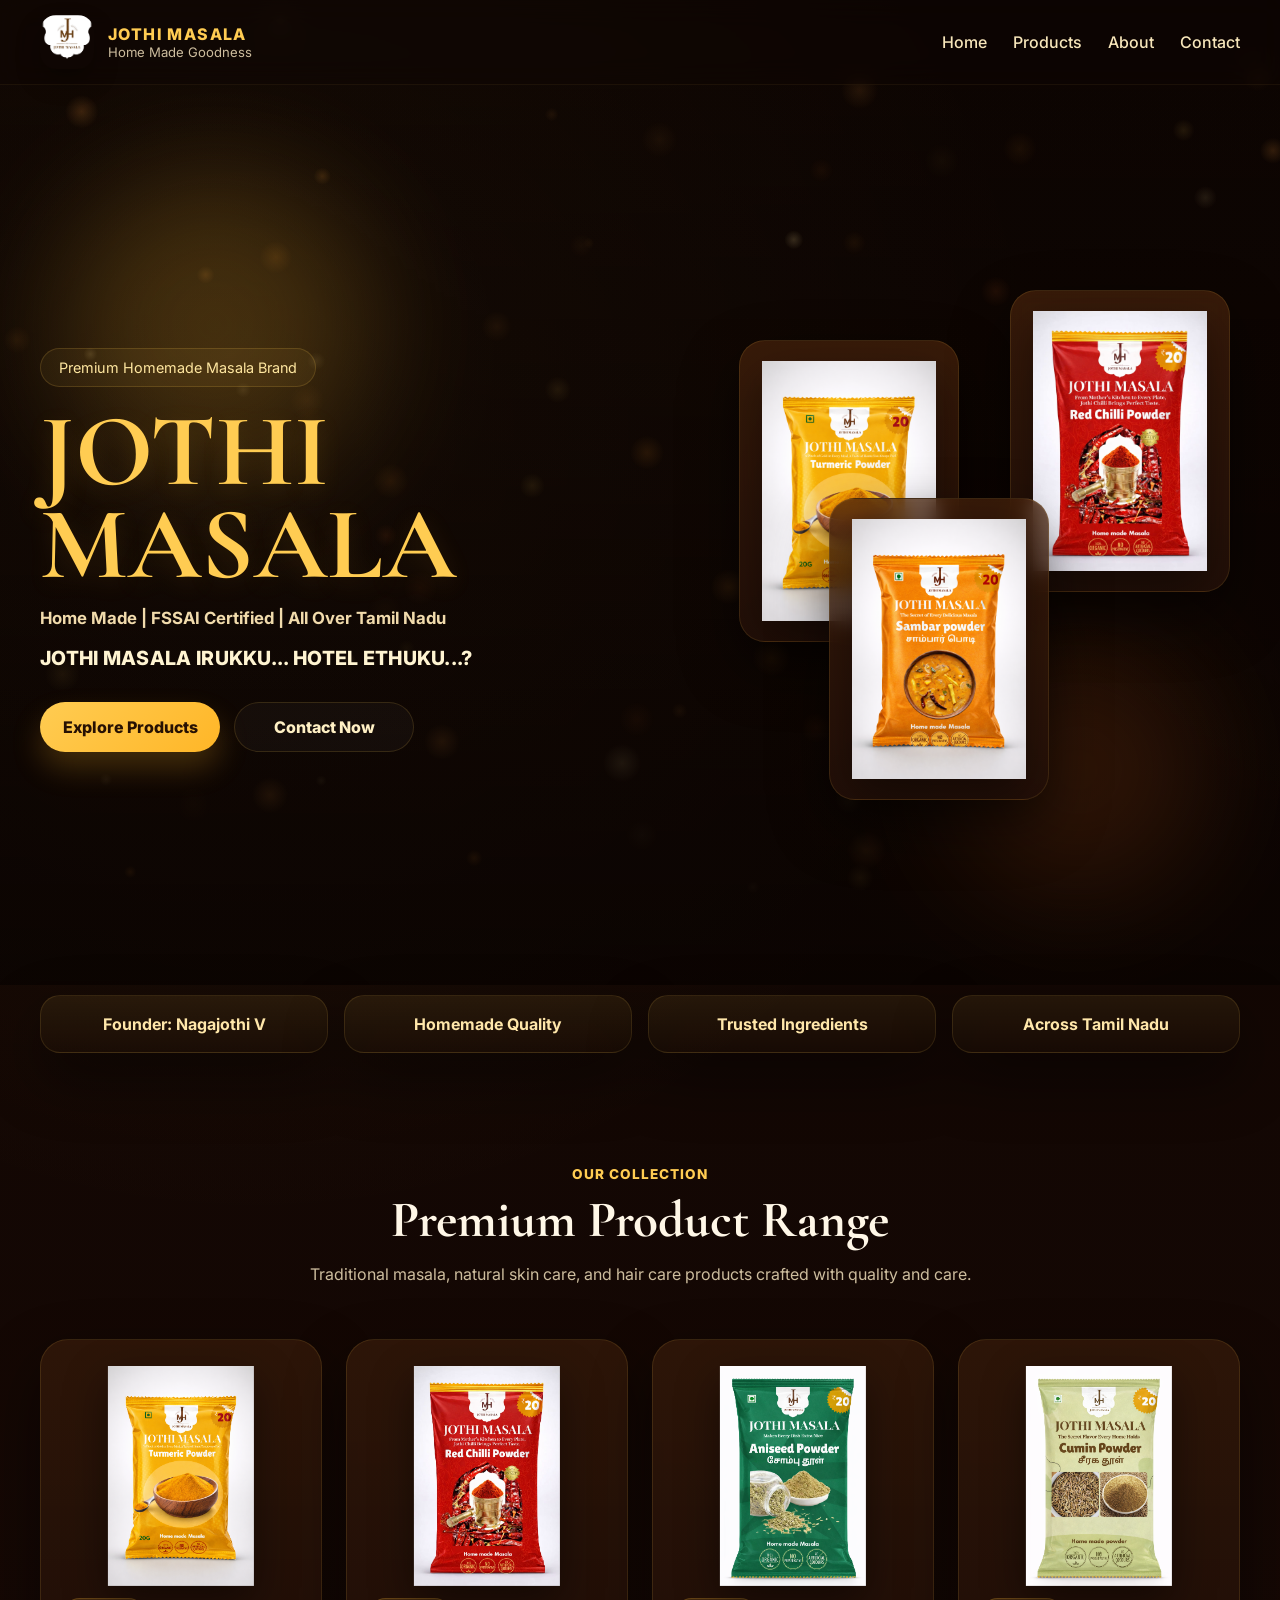
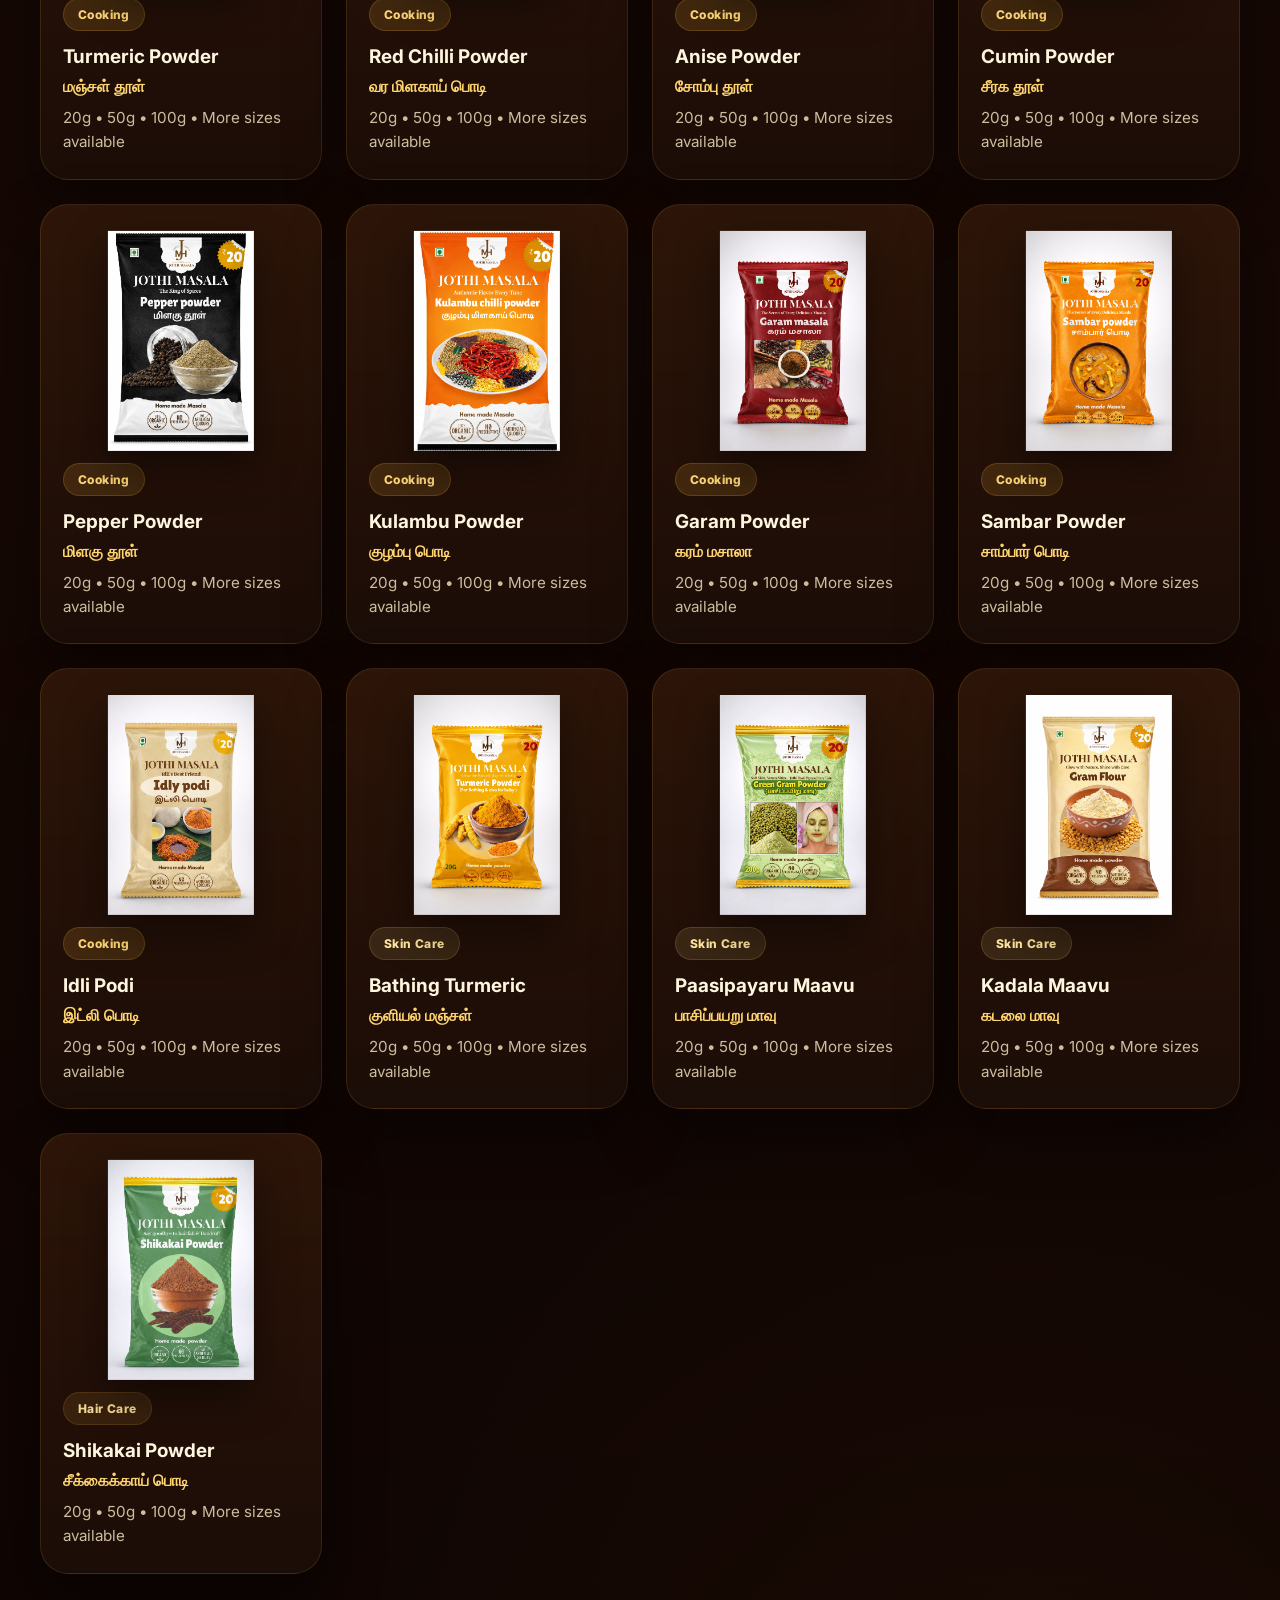
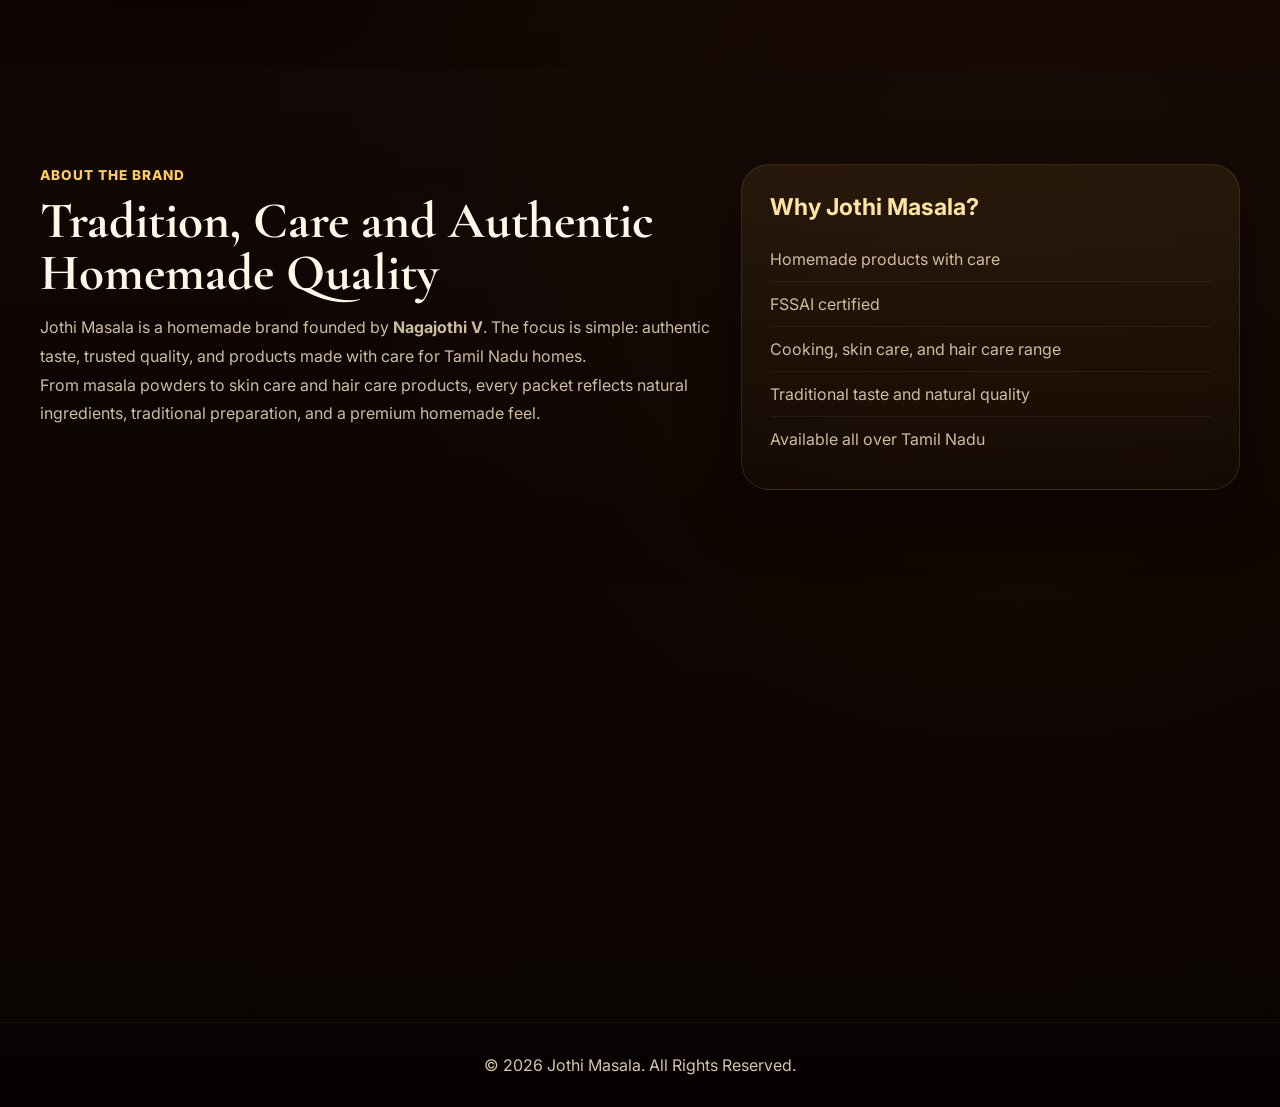
==== index.html @ 85fc1526 "final commit" ====
<!DOCTYPE html>
<html lang="en">
<head>
  <meta charset="UTF-8" />
  <meta name="viewport" content="width=device-width, initial-scale=1.0" />
  <title>Jothi Masala | Premium Website</title>
  <meta name="description" content="Jothi Masala premium brand website" />
  <link rel="preconnect" href="https://fonts.googleapis.com" />
  <link rel="preconnect" href="https://fonts.gstatic.com" crossorigin />
  <link href="https://fonts.googleapis.com/css2?family=Inter:wght@400;500;600;700;800;900&family=Cormorant+Garamond:wght@600;700&display=swap" rel="stylesheet" />
  <link rel="stylesheet" href="style.css" />
</head>
<body>
  <!-- Loader -->
  <div id="loader">
    <div class="loader-center">
      <div class="loader-ring"></div>
      <h2>JOTHI MASALA</h2>
      <p>Authentic Tradition • Premium Taste</p>
    </div>
  </div>

  <!-- Spice Dust Canvas -->
  <canvas id="spiceCanvas"></canvas>

  <!-- Scroll Progress -->
  <div class="scroll-progress" id="scrollProgress"></div>

  <!-- Header -->
  <header class="site-header" id="siteHeader">
    <div class="container header-wrap">
      <a href="#home" class="brand">
        <img src="images/logo.png" alt="Jothi Masala Logo" class="brand-logo" />
        <div class="brand-text">
          <span class="brand-name">JOTHI MASALA</span>
          <span class="brand-mini">Home Made Goodness</span>
        </div>
      </a>

      <nav class="nav" id="navMenu">
        <a href="#home">Home</a>
        <a href="#products">Products</a>
        <a href="#about">About</a>
        <a href="#contact">Contact</a>
      </nav>

      <button class="menu-btn" id="menuBtn" aria-label="Open menu">☰</button>
    </div>
  </header>

  <!-- Hero -->
  <section class="hero" id="home">
    <div class="hero-overlay"></div>
    <div class="hero-bg-glow hero-bg-glow-1"></div>
    <div class="hero-bg-glow hero-bg-glow-2"></div>

    <div class="container hero-grid">
      <div class="hero-left reveal">
        <span class="hero-badge">Premium Homemade Masala Brand</span>
        <h1 class="hero-title">
          JOTHI<br />
          MASALA
        </h1>
        <p class="hero-subline">Home Made | FSSAI Certified | All Over Tamil Nadu</p>
        <p class="hero-tagline">JOTHI MASALA IRUKKU... HOTEL ETHUKU...?</p>

        <div class="hero-actions">
          <a href="#products" class="btn btn-primary">Explore Products</a>
          <a href="#contact" class="btn btn-secondary">Contact Now</a>
        </div>
      </div>

      <div class="hero-right reveal">
        <div class="hero-showcase">
          <div class="floating-card floating-card-1 tilt-card">
            <img src="images/turmeric.png" alt="Turmeric Packet" />
          </div>
          <div class="floating-card floating-card-2 tilt-card">
            <img src="images/red-chilli.png" alt="Red Chilli Packet" />
          </div>
          <div class="floating-card floating-card-3 tilt-card">
            <img src="images/sambar.png" alt="Sambar Packet" />
          </div>
        </div>
      </div>
    </div>
  </section>

  <!-- Brand strip -->
  <section class="brand-strip reveal">
    <div class="container brand-strip-grid">
      <div class="strip-card">Founder: Nagajothi V</div>
      <div class="strip-card">Homemade Quality</div>
      <div class="strip-card">Trusted Ingredients</div>
      <div class="strip-card">Across Tamil Nadu</div>
    </div>
  </section>

  <!-- Products -->
  <section class="products-section" id="products">
    <div class="container">
      <div class="section-head reveal">
        <span class="section-kicker">Our Collection</span>
        <h2>Premium Product Range</h2>
        <p>Traditional masala, natural skin care, and hair care products crafted with quality and care.</p>
      </div>

      <div class="product-grid">

        <!-- COOKING -->
        <article class="product-card reveal tilt-card"
          data-name="Turmeric Powder"
          data-tamil="மஞ்சள் தூள்"
          data-category="Cooking"
          data-size="20g • 50g • 100g • More sizes available"
          data-image="images/turmeric.png"
          data-desc="Pure turmeric powder for daily cooking with rich color and authentic home-style taste.">
          <div class="shine"></div>
          <div class="product-image-wrap"><img src="images/turmeric.png" alt="Turmeric Powder" class="product-image" /></div>
          <div class="product-content">
            <span class="category cook">Cooking</span>
            <h3>Turmeric Powder</h3>
            <p class="tamil-name">மஞ்சள் தூள்</p>
            <p class="product-size">20g • 50g • 100g • More sizes available</p>
          </div>
        </article>

        <article class="product-card reveal tilt-card"
          data-name="Red Chilli Powder"
          data-tamil="வர மிளகாய் பொடி"
          data-category="Cooking"
          data-size="20g • 50g • 100g • More sizes available"
          data-image="images/red-chilli.png"
          data-desc="Spicy and flavorful chilli powder for vibrant color and strong taste in every dish.">
          <div class="shine"></div>
          <div class="product-image-wrap"><img src="images/red-chilli.png" alt="Red Chilli Powder" class="product-image" /></div>
          <div class="product-content">
            <span class="category cook">Cooking</span>
            <h3>Red Chilli Powder</h3>
            <p class="tamil-name">வர மிளகாய் பொடி</p>
            <p class="product-size">20g • 50g • 100g • More sizes available</p>
          </div>
        </article>

        <article class="product-card reveal tilt-card"
          data-name="Anise Powder"
          data-tamil="சோம்பு தூள்"
          data-category="Cooking"
          data-size="20g • 50g • 100g • More sizes available"
          data-image="images/anise.png"
          data-desc="Fragrant anise powder that gives dishes a warm aroma and gentle spice note.">
          <div class="shine"></div>
          <div class="product-image-wrap"><img src="images/anise.png" alt="Anise Powder" class="product-image" /></div>
          <div class="product-content">
            <span class="category cook">Cooking</span>
            <h3>Anise Powder</h3>
            <p class="tamil-name">சோம்பு தூள்</p>
            <p class="product-size">20g • 50g • 100g • More sizes available</p>
          </div>
        </article>

        <article class="product-card reveal tilt-card"
          data-name="Cumin Powder"
          data-tamil="சீரக தூள்"
          data-category="Cooking"
          data-size="20g • 50g • 100g • More sizes available"
          data-image="images/cumin.png"
          data-desc="Aromatic cumin powder for deep flavor and traditional South Indian cooking.">
          <div class="shine"></div>
          <div class="product-image-wrap"><img src="images/cumin.png" alt="Cumin Powder" class="product-image" /></div>
          <div class="product-content">
            <span class="category cook">Cooking</span>
            <h3>Cumin Powder</h3>
            <p class="tamil-name">சீரக தூள்</p>
            <p class="product-size">20g • 50g • 100g • More sizes available</p>
          </div>
        </article>

        <article class="product-card reveal tilt-card"
          data-name="Pepper Powder"
          data-tamil="மிளகு தூள்"
          data-category="Cooking"
          data-size="20g • 50g • 100g • More sizes available"
          data-image="images/pepper.png"
          data-desc="Strong pepper powder with bold aroma and a sharp traditional flavor profile.">
          <div class="shine"></div>
          <div class="product-image-wrap"><img src="images/pepper.png" alt="Pepper Powder" class="product-image" /></div>
          <div class="product-content">
            <span class="category cook">Cooking</span>
            <h3>Pepper Powder</h3>
            <p class="tamil-name">மிளகு தூள்</p>
            <p class="product-size">20g • 50g • 100g • More sizes available</p>
          </div>
        </article>

        <article class="product-card reveal tilt-card"
          data-name="Kulambu Powder"
          data-tamil="குழம்பு பொடி"
          data-category="Cooking"
          data-size="20g • 50g • 100g • More sizes available"
          data-image="images/kulambu.png"
          data-desc="Authentic kulambu powder for rich gravy flavor and balanced spice depth.">
          <div class="shine"></div>
          <div class="product-image-wrap"><img src="images/kulambu.png" alt="Kulambu Powder" class="product-image" /></div>
          <div class="product-content">
            <span class="category cook">Cooking</span>
            <h3>Kulambu Powder</h3>
            <p class="tamil-name">குழம்பு பொடி</p>
            <p class="product-size">20g • 50g • 100g • More sizes available</p>
          </div>
        </article>

        <article class="product-card reveal tilt-card"
          data-name="Garam Powder"
          data-tamil="கரம் மசாலா"
          data-category="Cooking"
          data-size="20g • 50g • 100g • More sizes available"
          data-image="images/garam.png"
          data-desc="Warm and rich garam blend that lifts every curry and masala dish.">
          <div class="shine"></div>
          <div class="product-image-wrap"><img src="images/garam.png" alt="Garam Powder" class="product-image" /></div>
          <div class="product-content">
            <span class="category cook">Cooking</span>
            <h3>Garam Powder</h3>
            <p class="tamil-name">கரம் மசாலா</p>
            <p class="product-size">20g • 50g • 100g • More sizes available</p>
          </div>
        </article>

        <article class="product-card reveal tilt-card"
          data-name="Sambar Powder"
          data-tamil="சாம்பார் பொடி"
          data-category="Cooking"
          data-size="20g • 50g • 100g • More sizes available"
          data-image="images/sambar.png"
          data-desc="Balanced sambar powder for restaurant-style aroma with homemade authenticity.">
          <div class="shine"></div>
          <div class="product-image-wrap"><img src="images/sambar.png" alt="Sambar Powder" class="product-image" /></div>
          <div class="product-content">
            <span class="category cook">Cooking</span>
            <h3>Sambar Powder</h3>
            <p class="tamil-name">சாம்பார் பொடி</p>
            <p class="product-size">20g • 50g • 100g • More sizes available</p>
          </div>
        </article>

        <article class="product-card reveal tilt-card"
          data-name="Idli Podi"
          data-tamil="இட்லி பொடி"
          data-category="Cooking"
          data-size="20g • 50g • 100g • More sizes available"
          data-image="images/idli-podi.png"
          data-desc="Classic idli podi made for breakfast lovers who want bold flavor in every bite.">
          <div class="shine"></div>
          <div class="product-image-wrap"><img src="images/idli-podi.png" alt="Idli Podi" class="product-image" /></div>
          <div class="product-content">
            <span class="category cook">Cooking</span>
            <h3>Idli Podi</h3>
            <p class="tamil-name">இட்லி பொடி</p>
            <p class="product-size">20g • 50g • 100g • More sizes available</p>
          </div>
        </article>

        <!-- SKIN -->
        <article class="product-card reveal tilt-card"
          data-name="Bathing Turmeric"
          data-tamil="குளியல் மஞ்சள்"
          data-category="Skin Care"
          data-size="20g • 50g • 100g • More sizes available"
          data-image="images/bathing-turmeric.png"
          data-desc="Natural bathing turmeric powder for glowing skin and traditional care.">
          <div class="shine"></div>
          <div class="product-image-wrap"><img src="images/bathing-turmeric.png" alt="Bathing Turmeric" class="product-image" /></div>
          <div class="product-content">
            <span class="category skin">Skin Care</span>
            <h3>Bathing Turmeric</h3>
            <p class="tamil-name">குளியல் மஞ்சள்</p>
            <p class="product-size">20g • 50g • 100g • More sizes available</p>
          </div>
        </article>

        <article class="product-card reveal tilt-card"
          data-name="Paasipayaru Maavu"
          data-tamil="பாசிப்பயறு மாவு"
          data-category="Skin Care"
          data-size="20g • 50g • 100g • More sizes available"
          data-image="images/paasipayaru.png"
          data-desc="Traditional green gram flour for soft skin, natural care, and healthy glow.">
          <div class="shine"></div>
          <div class="product-image-wrap"><img src="images/paasipayaru.png" alt="Paasipayaru Maavu" class="product-image" /></div>
          <div class="product-content">
            <span class="category skin">Skin Care</span>
            <h3>Paasipayaru Maavu</h3>
            <p class="tamil-name">பாசிப்பயறு மாவு</p>
            <p class="product-size">20g • 50g • 100g • More sizes available</p>
          </div>
        </article>

        <article class="product-card reveal tilt-card"
          data-name="Kadala Maavu"
          data-tamil="கடலை மாவு"
          data-category="Skin Care"
          data-size="20g • 50g • 100g • More sizes available"
          data-image="images/kadalamaavu.png"
          data-desc="Natural gram flour for gentle skin cleansing and classic homemade beauty care.">
          <div class="shine"></div>
          <div class="product-image-wrap"><img src="images/kadalamaavu.png" alt="Kadala Maavu" class="product-image" /></div>
          <div class="product-content">
            <span class="category skin">Skin Care</span>
            <h3>Kadala Maavu</h3>
            <p class="tamil-name">கடலை மாவு</p>
            <p class="product-size">20g • 50g • 100g • More sizes available</p>
          </div>
        </article>

        <!-- HAIR -->
        <article class="product-card reveal tilt-card"
          data-name="Shikakai Powder"
          data-tamil="சீக்கைக்காய் பொடி"
          data-category="Hair Care"
          data-size="20g • 50g • 100g • More sizes available"
          data-image="images/shikakai.png"
          data-desc="Traditional shikakai hair wash powder for natural shine and scalp care.">
          <div class="shine"></div>
          <div class="product-image-wrap"><img src="images/shikakai.png" alt="Shikakai Powder" class="product-image" /></div>
          <div class="product-content">
            <span class="category hair">Hair Care</span>
            <h3>Shikakai Powder</h3>
            <p class="tamil-name">சீக்கைக்காய் பொடி</p>
            <p class="product-size">20g • 50g • 100g • More sizes available</p>
          </div>
        </article>

      </div>
    </div>
  </section>

  <!-- About -->
  <section class="about-section" id="about">
    <div class="container about-grid">
      <div class="about-left reveal">
        <span class="section-kicker">About the Brand</span>
        <h2>Tradition, Care and Authentic Homemade Quality</h2>
        <p>
          Jothi Masala is a homemade brand founded by <strong>Nagajothi V</strong>.
          The focus is simple: authentic taste, trusted quality, and products made with care for Tamil Nadu homes.
        </p>
        <p>
          From masala powders to skin care and hair care products, every packet reflects natural ingredients,
          traditional preparation, and a premium homemade feel.
        </p>
      </div>

      <div class="about-right reveal">
        <div class="about-card">
          <h3>Why Jothi Masala?</h3>
          <ul>
            <li>Homemade products with care</li>
            <li>FSSAI certified</li>
            <li>Cooking, skin care, and hair care range</li>
            <li>Traditional taste and natural quality</li>
            <li>Available all over Tamil Nadu</li>
          </ul>
        </div>
      </div>
    </div>
  </section>

  <!-- Contact -->
  <section class="contact-section" id="contact">
    <div class="container">
      <div class="section-head reveal">
        <span class="section-kicker">Get In Touch</span>
        <h2>Contact Jothi Masala</h2>
      </div>

      <div class="contact-grid">
        <div class="contact-card reveal">
          <h3>Phone</h3>
          <a href="tel:9025549430">9025549430</a>
        </div>

        <div class="contact-card reveal">
          <h3>Email</h3>
          <a href="mailto:Jothimasala0827@gmail.com">Jothimasala0827@gmail.com</a>
        </div>

        <div class="contact-card reveal">
          <h3>Coverage</h3>
          <p>All Over Tamil Nadu</p>
        </div>
      </div>
    </div>
  </section>

  <footer class="site-footer">
    <div class="container footer-wrap">
      <p>© 2026 Jothi Masala. All Rights Reserved.</p>
    </div>
  </footer>

  <!-- Popup -->
  <div class="popup-backdrop" id="popupBackdrop">
    <div class="product-popup" id="productPopup">
      <button class="popup-close" id="popupClose">×</button>

      <div class="popup-left">
        <img src="" alt="" id="popupImage" />
      </div>

      <div class="popup-right">
        <span class="popup-category" id="popupCategory"></span>
        <h3 id="popupName"></h3>
        <p class="popup-tamil" id="popupTamil"></p>
        <p class="popup-desc" id="popupDesc"></p>
        <p class="popup-size" id="popupSize"></p>
        <a href="#contact" class="btn btn-primary popup-btn">Contact for Orders</a>
      </div>
    </div>
  </div>

  <script src="script.js"></script>
</body>
</html>
</html>
---- style.css ----
:root{
  --bg:#0f0603;
  --bg2:#160804;
  --bg3:#221008;
  --card:#2a1408;
  --card2:#34190a;
  --line:rgba(255,204,82,.12);
  --gold:#ffcc52;
  --gold2:#ffb627;
  --goldSoft:#ffe39a;
  --text:#fff7e7;
  --muted:#cdbd9e;
  --shadow:0 25px 60px rgba(0,0,0,.45);
  --radius:28px;
}

*{
  margin:0;
  padding:0;
  box-sizing:border-box;
}

html{
  scroll-behavior:smooth;
}

body{
  font-family:"Inter",sans-serif;
  color:var(--text);
  background:
    radial-gradient(circle at 20% 10%, rgba(255,194,72,.06), transparent 20%),
    radial-gradient(circle at 80% 80%, rgba(201,106,29,.06), transparent 22%),
    linear-gradient(180deg,var(--bg) 0%, var(--bg2) 45%, #090302 100%);
  overflow-x:hidden;
}

body.no-scroll{
  overflow:hidden;
}

a{
  text-decoration:none;
  color:inherit;
}

img{
  display:block;
  max-width:100%;
}

.container{
  width:min(1200px, calc(100% - 32px));
  margin:0 auto;
}

/* loader */
#loader{
  position:fixed;
  inset:0;
  z-index:99999;
  display:flex;
  justify-content:center;
  align-items:center;
  background:
    radial-gradient(circle at center, rgba(255,204,82,.08), transparent 25%),
    linear-gradient(180deg,#100502 0%, #221006 100%);
  transition:opacity .7s ease, visibility .7s ease;
}

#loader.hide{
  opacity:0;
  visibility:hidden;
}

.loader-center{
  text-align:center;
}

.loader-ring{
  width:90px;
  height:90px;
  border:3px solid rgba(255,204,82,.14);
  border-top-color:var(--gold);
  border-radius:50%;
  margin:0 auto 20px;
  animation:spin 1.1s linear infinite;
  box-shadow:0 0 30px rgba(255,204,82,.1);
}

.loader-center h2{
  font-family:"Cormorant Garamond", serif;
  font-size:3rem;
  color:var(--gold);
  letter-spacing:2px;
}

.loader-center p{
  color:var(--muted);
  margin-top:8px;
}

@keyframes spin{
  to{transform:rotate(360deg);}
}

/* spice canvas */
#spiceCanvas{
  position:fixed;
  inset:0;
  width:100%;
  height:100%;
  z-index:-3;
  pointer-events:none;
}

/* scroll progress */
.scroll-progress{
  position:fixed;
  top:0;
  left:0;
  height:3px;
  width:0%;
  background:linear-gradient(90deg, var(--gold), #ff8e1a);
  z-index:9999;
  box-shadow:0 0 12px rgba(255,204,82,.5);
}

/* header */
.site-header{
  position:sticky;
  top:0;
  z-index:999;
  background:rgba(12,5,2,.55);
  backdrop-filter:blur(14px);
  border-bottom:1px solid rgba(255,204,82,.06);
}

.header-wrap{
  min-height:84px;
  display:flex;
  justify-content:space-between;
  align-items:center;
  gap:20px;
}

.brand{
  display:flex;
  align-items:center;
  gap:14px;
}

.brand-logo{
  width:54px;
  height:54px;
  object-fit:contain;
  border-radius:16px;
  box-shadow:0 12px 25px rgba(0,0,0,.28);
}

.brand-text{
  display:flex;
  flex-direction:column;
}

.brand-name{
  font-size:1rem;
  letter-spacing:1.4px;
  font-weight:800;
  color:var(--gold);
}

.brand-mini{
  font-size:.82rem;
  color:var(--muted);
}

.nav{
  display:flex;
  align-items:center;
  gap:26px;
}

.nav a{
  position:relative;
  color:#f7e6ba;
  font-weight:500;
}

.nav a::after{
  content:"";
  position:absolute;
  left:0;
  bottom:-7px;
  width:0;
  height:2px;
  background:var(--gold);
  transition:width .35s ease;
}

.nav a:hover::after{
  width:100%;
}

.menu-btn{
  display:none;
  width:46px;
  height:46px;
  border:none;
  border-radius:14px;
  background:rgba(255,204,82,.1);
  color:var(--gold);
  font-size:1.3rem;
  cursor:pointer;
}

/* hero */
.hero{
  position:relative;
  min-height:100vh;
  display:flex;
  align-items:center;
  overflow:hidden;
  padding:100px 0 70px;
}

.hero-overlay{
  position:absolute;
  inset:0;
  background:
    linear-gradient(180deg, rgba(10,4,2,.4), rgba(10,4,2,.8)),
    radial-gradient(circle at 18% 30%, rgba(255,204,82,.08), transparent 22%),
    radial-gradient(circle at 82% 72%, rgba(255,120,20,.05), transparent 22%);
  z-index:-2;
}

.hero-bg-glow{
  position:absolute;
  border-radius:999px;
  filter:blur(60px);
  z-index:-1;
  opacity:.18;
}

.hero-bg-glow-1{
  width:300px;
  height:300px;
  background:#ffbb33;
  top:10%;
  left:5%;
  animation:floatGlow 8s ease-in-out infinite alternate;
}

.hero-bg-glow-2{
  width:250px;
  height:250px;
  background:#b8581c;
  right:6%;
  bottom:10%;
  animation:floatGlow 10s ease-in-out infinite alternate;
}

@keyframes floatGlow{
  from{transform:translateY(0) translateX(0);}
  to{transform:translateY(-28px) translateX(14px);}
}

.hero-grid{
  display:grid;
  grid-template-columns:1.1fr .9fr;
  align-items:center;
  gap:20px;
}

.hero-badge{
  display:inline-block;
  padding:10px 18px;
  border:1px solid rgba(255,204,82,.16);
  border-radius:999px;
  background:rgba(255,204,82,.06);
  color:#ffe7a0;
  margin-bottom:18px;
  font-size:.9rem;
}

.hero-title{
  font-family:"Cormorant Garamond", serif;
  font-size:clamp(3.6rem, 8vw, 7rem);
  line-height:.9;
  color:var(--gold);
  text-shadow:0 6px 26px rgba(255,186,58,.12);
}

.hero-subline{
  margin-top:18px;
  font-size:1.05rem;
  color:#f1dbac;
  font-weight:700;
}

.hero-tagline{
  margin-top:18px;
  font-size:1.22rem;
  color:#fff4d1;
  font-weight:800;
  letter-spacing:.3px;
}

.hero-actions{
  margin-top:32px;
  display:flex;
  flex-wrap:wrap;
  gap:14px;
}

.btn{
  display:inline-flex;
  align-items:center;
  justify-content:center;
  min-width:180px;
  padding:14px 20px;
  border-radius:999px;
  font-weight:800;
  transition:transform .35s ease, box-shadow .35s ease, background .35s ease;
}

.btn:hover{
  transform:translateY(-3px);
}

.btn-primary{
  background:linear-gradient(135deg, var(--gold), var(--gold2));
  color:#271103;
  box-shadow:0 16px 30px rgba(255,184,40,.22);
}

.btn-secondary{
  background:rgba(255,255,255,.03);
  color:#fff0c4;
  border:1px solid rgba(255,204,82,.14);
}

/* hero showcase */
.hero-showcase{
  position:relative;
  height:520px;
}

.floating-card{
  position:absolute;
  width:220px;
  background:linear-gradient(180deg, rgba(70,34,12,.75), rgba(36,16,8,.95));
  border:1px solid rgba(255,204,82,.12);
  border-radius:26px;
  padding:20px;
  box-shadow:var(--shadow);
  backdrop-filter:blur(10px);
  transition:transform .35s ease;
}

.floating-card img{
  height:260px;
  width:100%;
  object-fit:contain;
  filter:drop-shadow(0 18px 24px rgba(0,0,0,.45));
}

.floating-card-1{
  left:30px;
  top:50px;
  animation:floatCard1 5s ease-in-out infinite;
}

.floating-card-2{
  right:10px;
  top:0;
  animation:floatCard2 6s ease-in-out infinite;
}

.floating-card-3{
  left:120px;
  bottom:10px;
  animation:floatCard3 5.5s ease-in-out infinite;
}

@keyframes floatCard1{
  0%,100%{transform:translateY(0) rotate(-6deg);}
  50%{transform:translateY(-16px) rotate(-3deg);}
}
@keyframes floatCard2{
  0%,100%{transform:translateY(0) rotate(8deg);}
  50%{transform:translateY(-20px) rotate(4deg);}
}
@keyframes floatCard3{
  0%,100%{transform:translateY(0) rotate(-3deg);}
  50%{transform:translateY(-12px) rotate(2deg);}
}

/* strip */
.brand-strip{
  padding:10px 0 30px;
}

.brand-strip-grid{
  display:grid;
  grid-template-columns:repeat(4,1fr);
  gap:16px;
}

.strip-card{
  padding:18px 16px;
  text-align:center;
  border-radius:20px;
  background:linear-gradient(180deg, rgba(255,204,82,.08), rgba(255,204,82,.02));
  border:1px solid rgba(255,204,82,.12);
  color:#ffe7aa;
  box-shadow:var(--shadow);
  font-weight:700;
}

/* section head */
.section-head{
  text-align:center;
  max-width:780px;
  margin:0 auto 50px;
}

.section-kicker{
  display:inline-block;
  color:var(--gold);
  font-size:.85rem;
  letter-spacing:1px;
  font-weight:800;
  margin-bottom:12px;
  text-transform:uppercase;
}

.section-head h2,
.about-left h2{
  font-family:"Cormorant Garamond", serif;
  font-size:clamp(2.4rem, 4vw, 3.8rem);
  line-height:1.02;
  margin-bottom:14px;
}

.section-head p,
.about-left p{
  color:var(--muted);
  line-height:1.8;
  font-size:1rem;
}

/* products */
.products-section{
  padding:80px 0 95px;
}

.product-grid{
  display:grid;
  grid-template-columns:repeat(4,1fr);
  gap:24px;
}

.product-card{
  position:relative;
  overflow:hidden;
  min-height:410px;
  border-radius:28px;
  background:linear-gradient(180deg, rgba(52,25,10,.8), rgba(28,13,7,.96));
  border:1px solid var(--line);
  box-shadow:var(--shadow);
  transform-style:preserve-3d;
  transition:transform .22s ease, box-shadow .22s ease, border-color .22s ease;
  cursor:pointer;
}

.product-card:hover{
  border-color:rgba(255,204,82,.24);
  box-shadow:0 32px 65px rgba(0,0,0,.48);
}

.shine{
  position:absolute;
  inset:-30%;
  background:linear-gradient(120deg, transparent 35%, rgba(255,255,255,.06) 50%, transparent 65%);
  transform:translateX(-100%) rotate(8deg);
  transition:transform .8s ease;
}

.product-card:hover .shine{
  transform:translateX(100%) rotate(8deg);
}

.product-image-wrap{
  min-height:230px;
  display:flex;
  align-items:center;
  justify-content:center;
  padding:26px 22px 12px;
}

.product-image{
  height:220px;
  object-fit:contain;
  filter:drop-shadow(0 16px 22px rgba(0,0,0,.45));
  transform:translateZ(55px);
}

.product-content{
  padding:0 22px 24px;
}

.category{
  display:inline-block;
  padding:8px 14px;
  border-radius:999px;
  font-size:.75rem;
  font-weight:800;
  letter-spacing:.4px;
  margin-bottom:14px;
}

.cook{
  background:rgba(255,187,58,.14);
  color:#ffd676;
  border:1px solid rgba(255,187,58,.18);
}

.skin{
  background:rgba(255,226,124,.11);
  color:#ffe79d;
  border:1px solid rgba(255,226,124,.15);
}

.hair{
  background:rgba(219,163,63,.12);
  color:#f8db97;
  border:1px solid rgba(219,163,63,.16);
}

.product-content h3{
  font-size:1.18rem;
  margin-bottom:8px;
  color:#fff6df;
}

.tamil-name{
  color:#ffd56f;
  font-weight:700;
  margin-bottom:10px;
}

.product-size{
  color:var(--muted);
  font-size:.95rem;
  line-height:1.6;
}

/* about */
.about-section{
  padding:95px 0;
  background:linear-gradient(180deg, rgba(255,255,255,.01), rgba(255,255,255,0)), rgba(17,7,4,.35);
}

.about-grid{
  display:grid;
  grid-template-columns:1.15fr .85fr;
  gap:26px;
  align-items:stretch;
}

.about-card{
  height:100%;
  padding:28px;
  border-radius:28px;
  background:linear-gradient(180deg, rgba(255,204,82,.08), rgba(255,204,82,.02));
  border:1px solid rgba(255,204,82,.12);
  box-shadow:var(--shadow);
}

.about-card h3{
  font-size:1.45rem;
  margin-bottom:16px;
  color:#ffe3a0;
}

.about-card ul{
  list-style:none;
}

.about-card li{
  padding:12px 0;
  border-bottom:1px solid rgba(255,255,255,.06);
  color:var(--muted);
}

.about-card li:last-child{
  border-bottom:none;
}

/* contact */
.contact-section{
  padding:90px 0 100px;
}

.contact-grid{
  display:grid;
  grid-template-columns:repeat(3,1fr);
  gap:22px;
}

.contact-card{
  padding:28px;
  border-radius:24px;
  text-align:center;
  background:linear-gradient(180deg, rgba(60,28,10,.75), rgba(24,10,5,.95));
  border:1px solid rgba(255,204,82,.1);
  box-shadow:var(--shadow);
}

.contact-card h3{
  color:#ffd976;
  margin-bottom:12px;
  font-size:1.2rem;
}

.contact-card a,
.contact-card p{
  color:#fff3d0;
  word-break:break-word;
}

/* footer */
.site-footer{
  border-top:1px solid rgba(255,204,82,.06);
  background:rgba(8,3,2,.6);
}

.footer-wrap{
  min-height:84px;
  display:flex;
  align-items:center;
  justify-content:center;
}

.footer-wrap p{
  color:#d5c6a6;
  text-align:center;
}

/* popup */
.popup-backdrop{
  position:fixed;
  inset:0;
  z-index:9999;
  background:rgba(6,2,1,.72);
  backdrop-filter:blur(12px);
  display:flex;
  justify-content:center;
  align-items:center;
  padding:18px;
  opacity:0;
  visibility:hidden;
  transition:.35s ease;
}

.popup-backdrop.active{
  opacity:1;
  visibility:visible;
}

.product-popup{
  width:min(980px, 100%);
  display:grid;
  grid-template-columns:.95fr 1.05fr;
  gap:24px;
  padding:28px;
  border-radius:30px;
  background:linear-gradient(180deg, rgba(51,23,9,.95), rgba(18,8,4,.98));
  border:1px solid rgba(255,204,82,.14);
  box-shadow:0 35px 80px rgba(0,0,0,.55);
  transform:translateY(24px) scale(.96);
  transition:.35s ease;
  position:relative;
}

.popup-backdrop.active .product-popup{
  transform:translateY(0) scale(1);
}

.popup-close{
  position:absolute;
  top:14px;
  right:14px;
  width:42px;
  height:42px;
  border:none;
  border-radius:50%;
  background:rgba(255,204,82,.1);
  color:var(--gold);
  font-size:1.6rem;
  cursor:pointer;
}

.popup-left{
  display:flex;
  justify-content:center;
  align-items:center;
  min-height:360px;
  border-radius:24px;
  background:linear-gradient(180deg, rgba(255,204,82,.06), rgba(255,204,82,.01));
  border:1px solid rgba(255,204,82,.08);
}

.popup-left img{
  height:320px;
  object-fit:contain;
  filter:drop-shadow(0 18px 24px rgba(0,0,0,.5));
}

.popup-category{
  display:inline-block;
  padding:8px 14px;
  border-radius:999px;
  margin-bottom:16px;
  background:rgba(255,204,82,.12);
  color:#ffe59e;
  border:1px solid rgba(255,204,82,.18);
  font-size:.78rem;
  font-weight:800;
}

.popup-right{
  display:flex;
  flex-direction:column;
  justify-content:center;
}

.popup-right h3{
  font-size:2rem;
  color:#fff3cf;
  margin-bottom:8px;
}

.popup-tamil{
  color:#ffd56f;
  font-size:1.08rem;
  font-weight:700;
  margin-bottom:16px;
}

.popup-desc{
  color:var(--muted);
  line-height:1.8;
  margin-bottom:16px;
}

.popup-size{
  color:#fff0c5;
  margin-bottom:24px;
  font-weight:600;
}

.popup-btn{
  width:max-content;
}

/* reveal */
.reveal{
  opacity:0;
  transform:translateY(60px);
  transition:opacity .9s ease, transform .9s ease;
}

.reveal.active{
  opacity:1;
  transform:translateY(0);
}

/* responsive */
@media (max-width:1100px){
  .hero-grid,
  .about-grid{
    grid-template-columns:1fr;
  }

  .product-grid{
    grid-template-columns:repeat(3,1fr);
  }

  .brand-strip-grid{
    grid-template-columns:repeat(2,1fr);
  }

  .hero-right{
    margin-top:30px;
  }

  .hero-showcase{
    height:460px;
  }
}

@media (max-width:860px){
  .menu-btn{
    display:inline-flex;
    align-items:center;
    justify-content:center;
  }

  .nav{
    position:fixed;
    top:84px;
    right:16px;
    width:min(280px, calc(100% - 32px));
    padding:18px;
    border-radius:22px;
    background:rgba(20,8,4,.96);
    border:1px solid rgba(255,204,82,.12);
    box-shadow:var(--shadow);
    display:flex;
    flex-direction:column;
    align-items:flex-start;
    gap:16px;
    transform:translateX(120%);
    transition:transform .35s ease;
  }

  body.menu-open .nav{
    transform:translateX(0);
  }

  .product-grid{
    grid-template-columns:repeat(2,1fr);
  }

  .contact-grid{
    grid-template-columns:1fr;
  }

  .product-popup{
    grid-template-columns:1fr;
  }

  .popup-left{
    min-height:280px;
  }

  .popup-left img{
    height:240px;
  }
}

@media (max-width:560px){
  .container{
    width:min(100% - 20px, 1200px);
  }

  .header-wrap{
    min-height:76px;
  }

  .brand-logo{
    width:46px;
    height:46px;
  }

  .hero{
    padding-top:95px;
    min-height:94vh;
  }

  .hero-title{
    font-size:3.6rem;
  }

  .hero-actions{
    flex-direction:column;
  }

  .btn{
    width:100%;
  }

  .hero-showcase{
    height:360px;
  }

  .floating-card{
    width:150px;
    padding:12px;
  }

  .floating-card img{
    height:180px;
  }

  .floating-card-1{
    left:0;
    top:20px;
  }

  .floating-card-2{
    right:0;
    top:0;
  }

  .floating-card-3{
    left:80px;
    bottom:0;
  }

  .brand-strip-grid,
  .product-grid{
    grid-template-columns:1fr;
  }

  .product-card{
    min-height:auto;
  }

  .product-image-wrap{
    min-height:210px;
  }

  .product-image{
    height:200px;
  }

  .popup-right h3{
    font-size:1.6rem;
  }
}
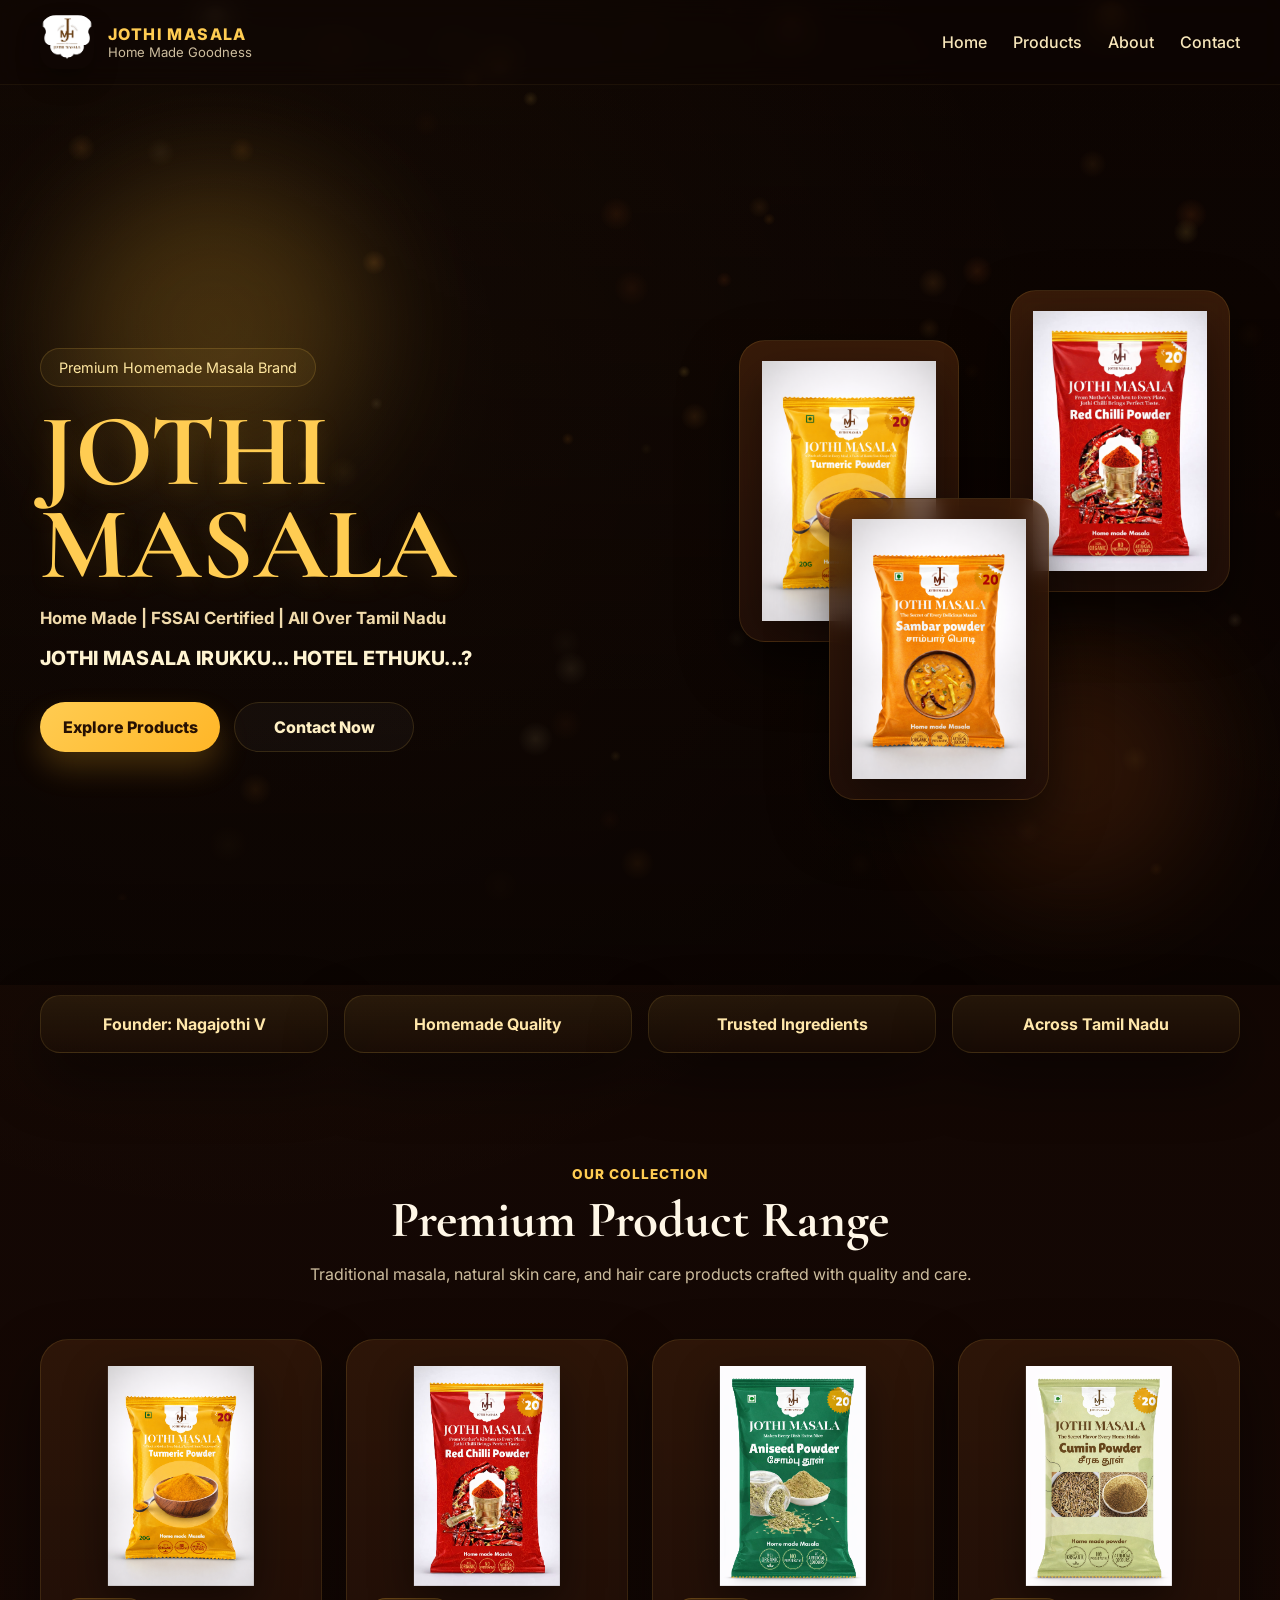
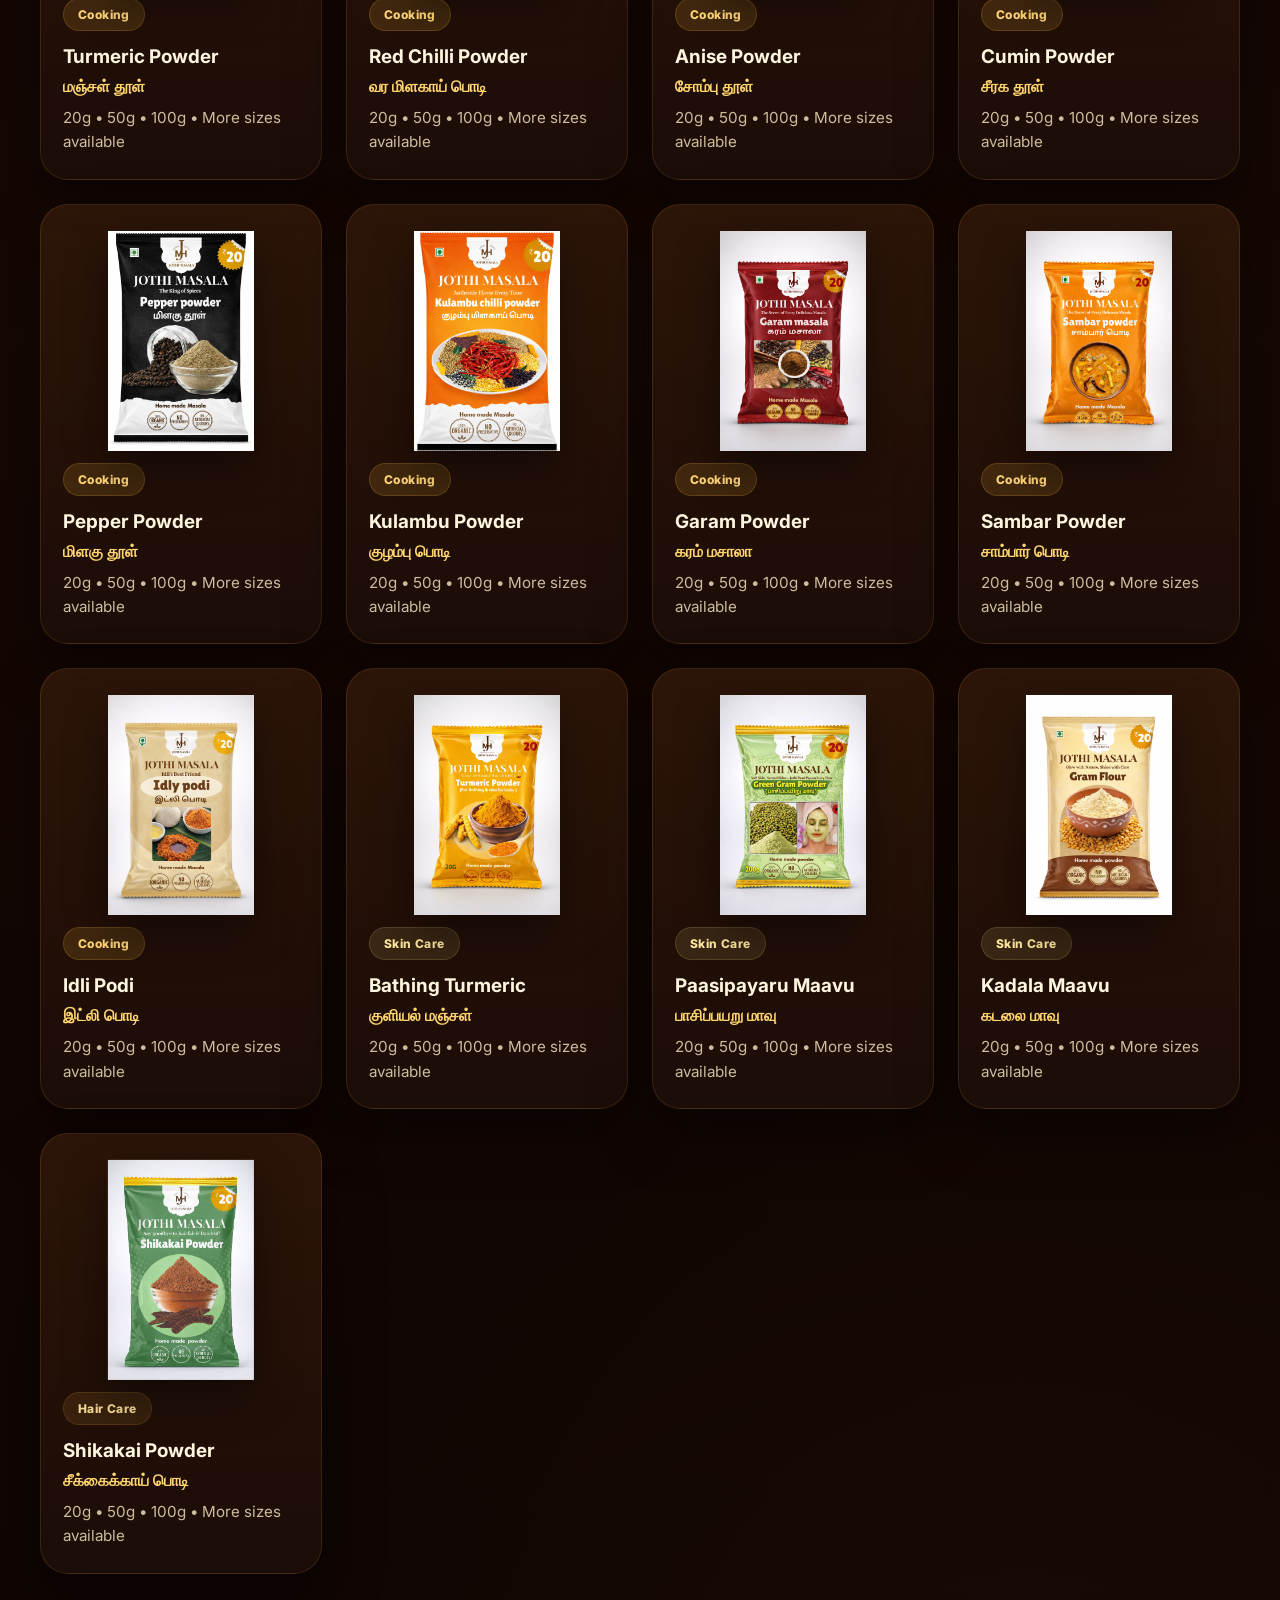
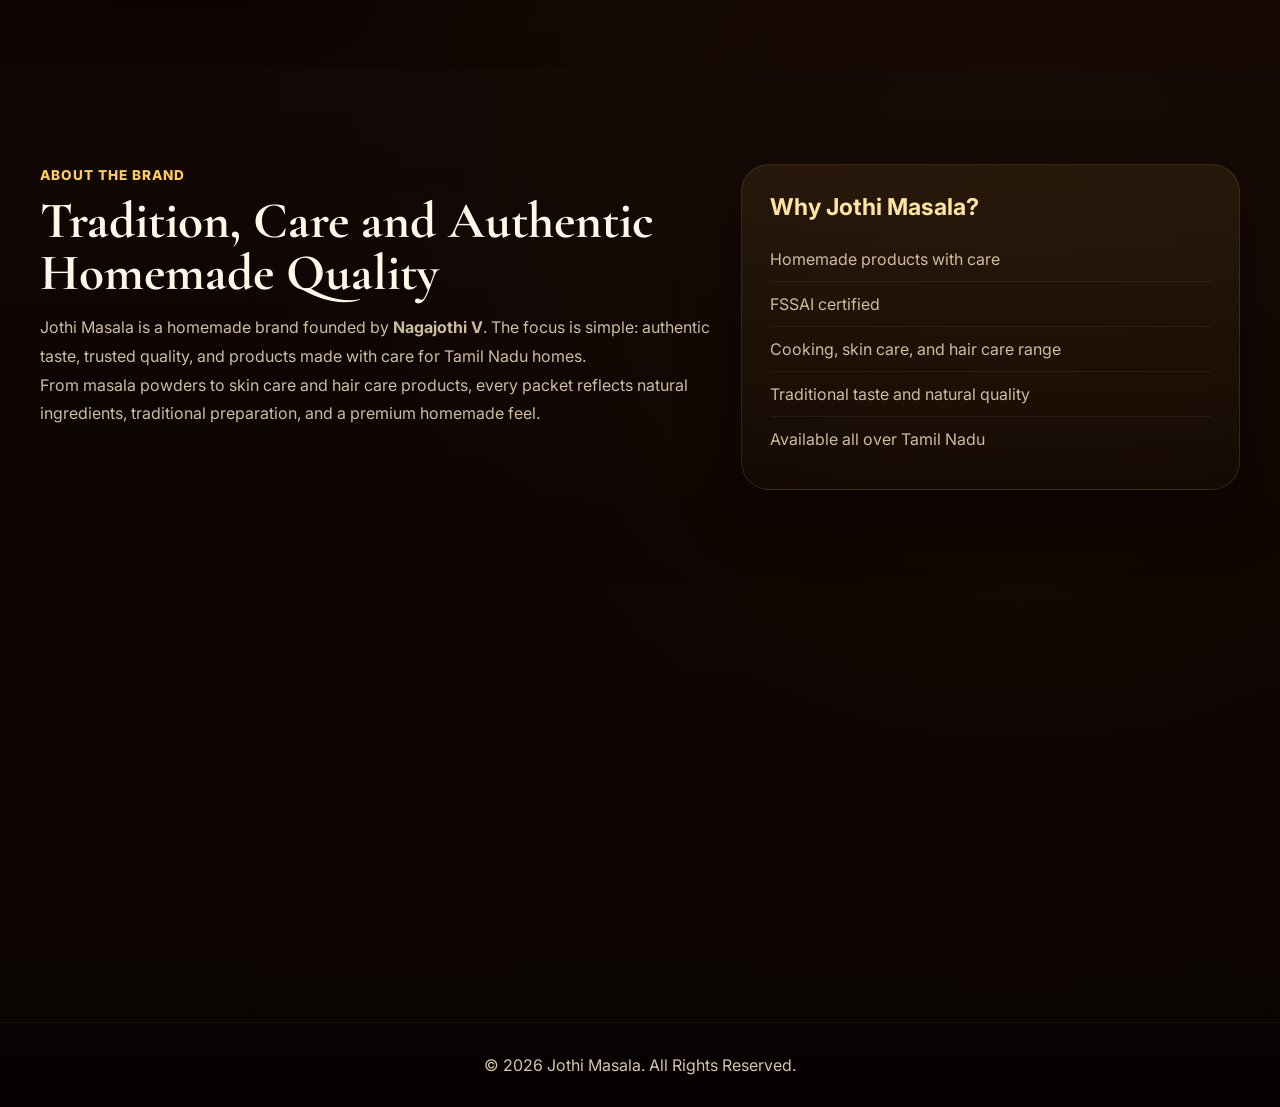
==== commit 102f107d: "Update index.html" ====
--- a/index.html
+++ b/index.html
@@ -20,14 +20,14 @@
     </div>
   </div>
 
-  <!-- Spice Dust Canvas -->
+  <!-- Background Canvas -->
   <canvas id="spiceCanvas"></canvas>
 
-  <!-- Scroll Progress -->
+  <!-- Scroll progress -->
   <div class="scroll-progress" id="scrollProgress"></div>
 
   <!-- Header -->
-  <header class="site-header" id="siteHeader">
+  <header class="site-header">
     <div class="container header-wrap">
       <a href="#home" class="brand">
         <img src="images/logo.png" alt="Jothi Masala Logo" class="brand-logo" />
@@ -57,10 +57,7 @@
     <div class="container hero-grid">
       <div class="hero-left reveal">
         <span class="hero-badge">Premium Homemade Masala Brand</span>
-        <h1 class="hero-title">
-          JOTHI<br />
-          MASALA
-        </h1>
+        <h1 class="hero-title">JOTHI<br />MASALA</h1>
         <p class="hero-subline">Home Made | FSSAI Certified | All Over Tamil Nadu</p>
         <p class="hero-tagline">JOTHI MASALA IRUKKU... HOTEL ETHUKU...?</p>
 
@@ -106,8 +103,7 @@
       </div>
 
       <div class="product-grid">
-
-        <!-- COOKING -->
+        <!-- Cooking -->
         <article class="product-card reveal tilt-card"
           data-name="Turmeric Powder"
           data-tamil="மஞ்சள் தூள்"
@@ -261,7 +257,7 @@
           </div>
         </article>
 
-        <!-- SKIN -->
+        <!-- Skin -->
         <article class="product-card reveal tilt-card"
           data-name="Bathing Turmeric"
           data-tamil="குளியல் மஞ்சள்"
@@ -313,7 +309,7 @@
           </div>
         </article>
 
-        <!-- HAIR -->
+        <!-- Hair -->
         <article class="product-card reveal tilt-card"
           data-name="Shikakai Powder"
           data-tamil="சீக்கைக்காய் பொடி"
@@ -330,7 +326,6 @@
             <p class="product-size">20g • 50g • 100g • More sizes available</p>
           </div>
         </article>
-
       </div>
     </div>
   </section>
@@ -422,4 +417,3 @@
   <script src="script.js"></script>
 </body>
 </html>
-</html>
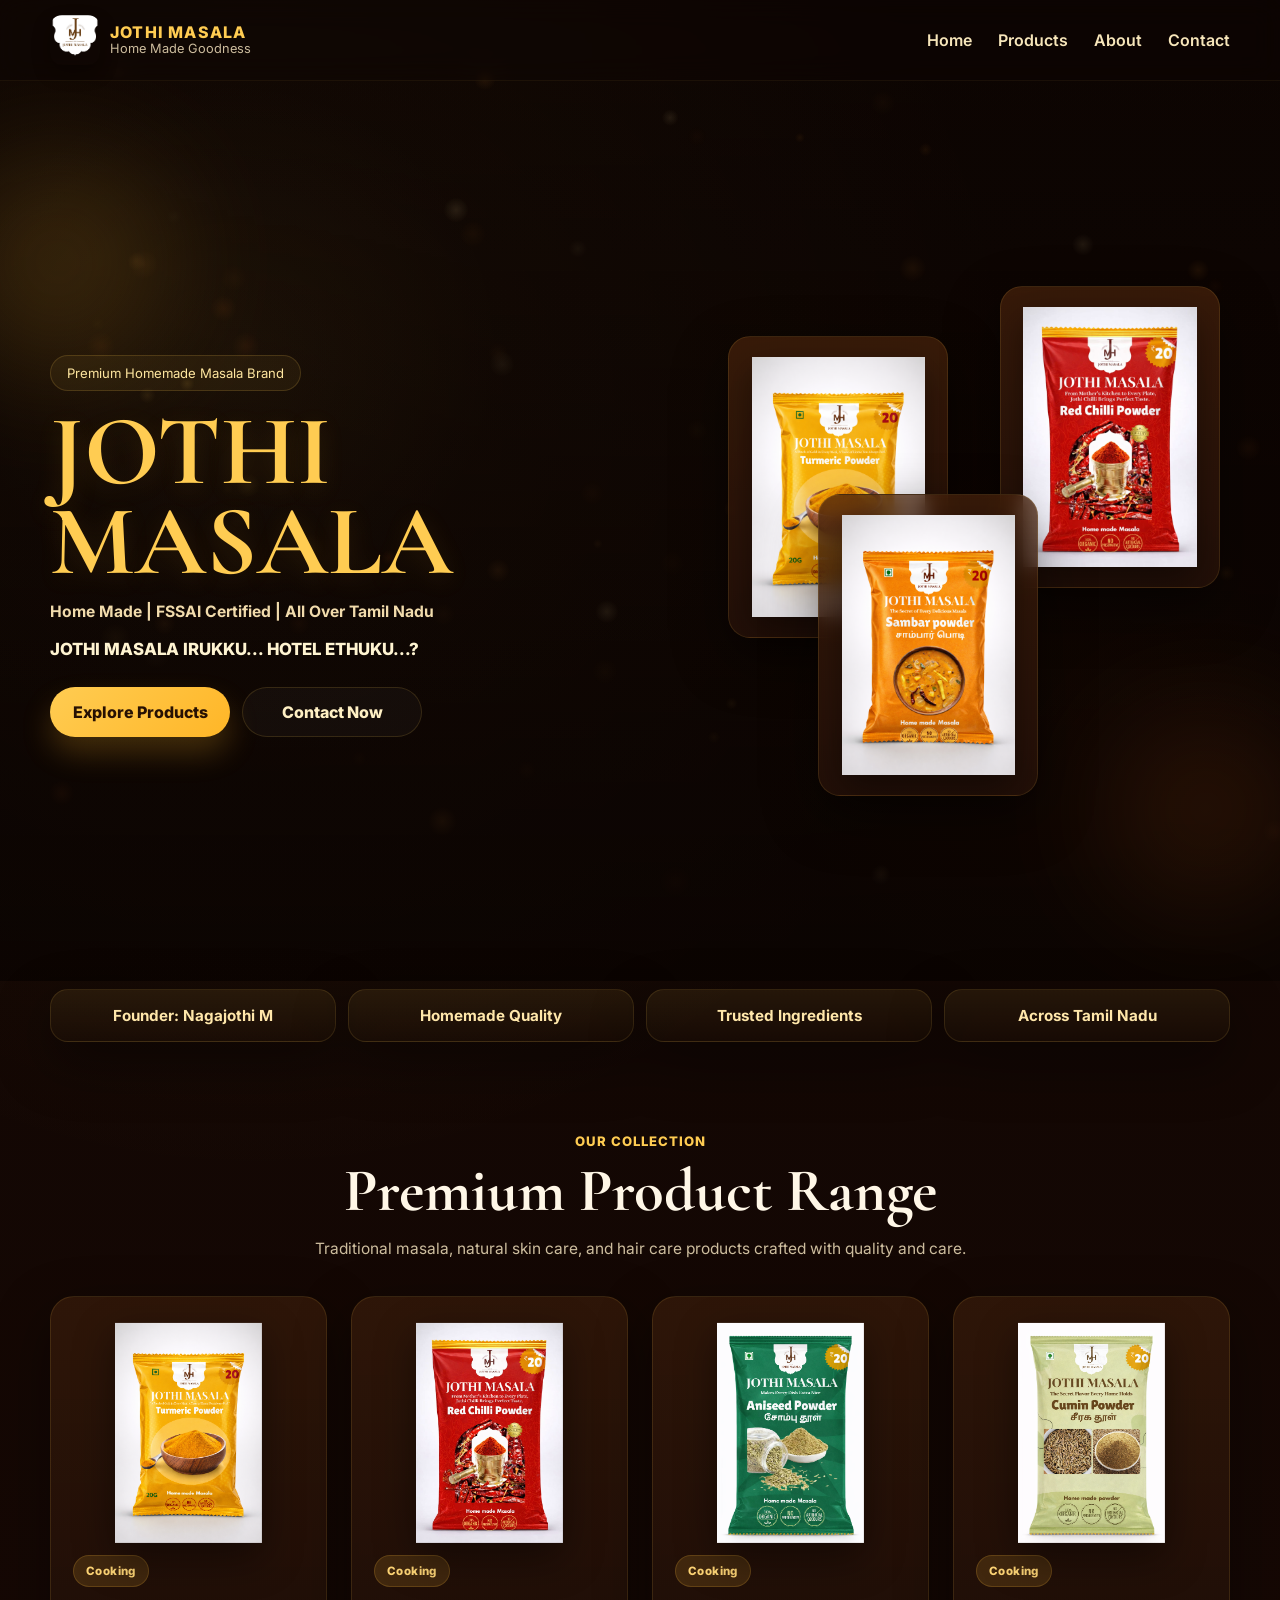
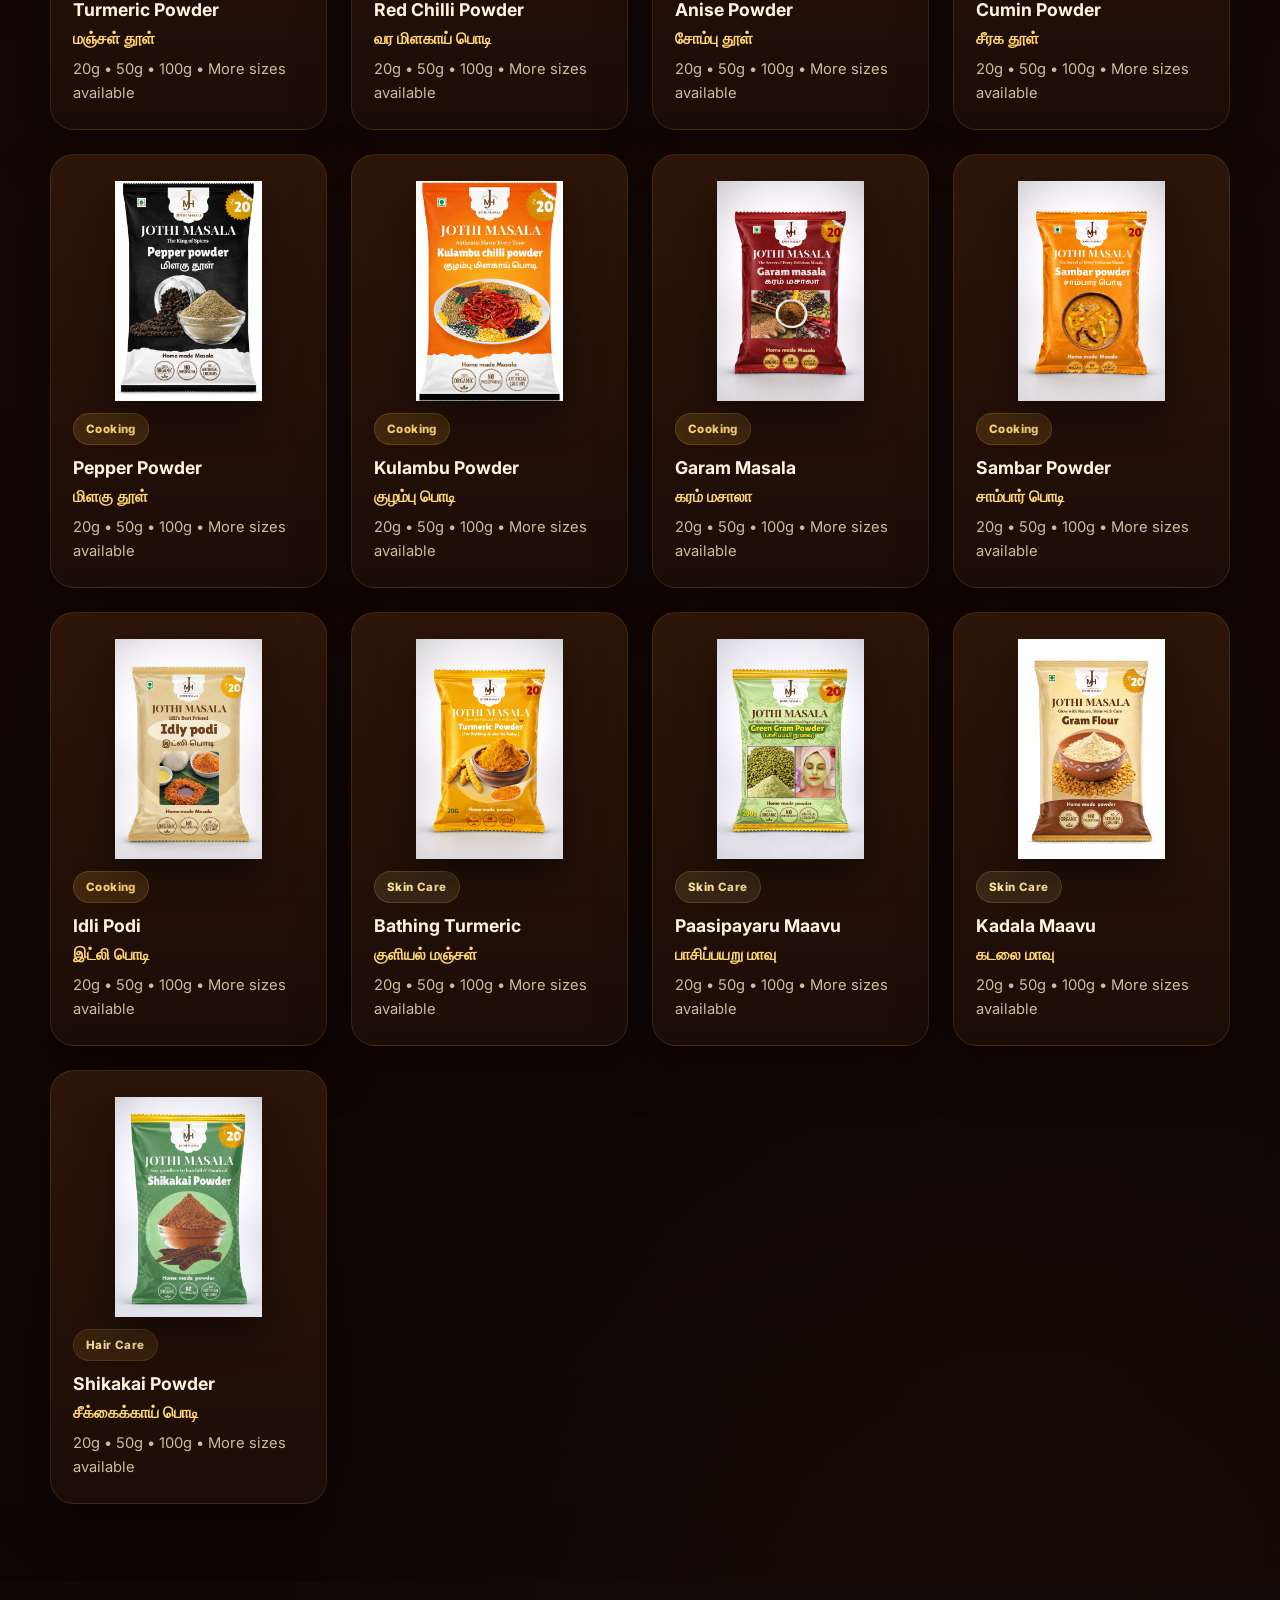
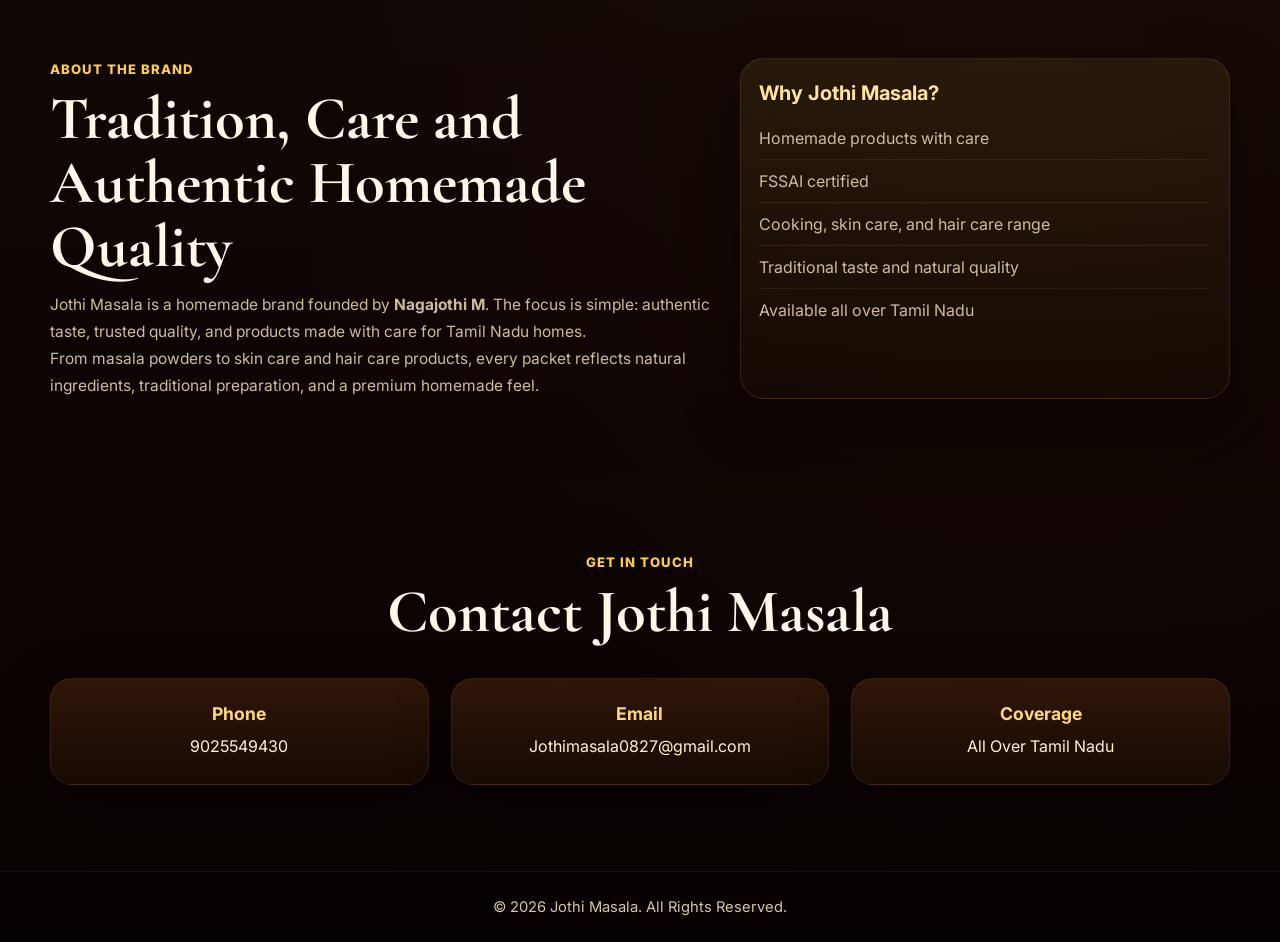
==== commit a43a9821: "Update index.html" ====
--- a/index.html
+++ b/index.html
@@ -20,14 +20,14 @@
     </div>
   </div>
 
-  <!-- Background Canvas -->
+  <!-- Spice Dust Canvas -->
   <canvas id="spiceCanvas"></canvas>
 
-  <!-- Scroll progress -->
+  <!-- Scroll Progress -->
   <div class="scroll-progress" id="scrollProgress"></div>
 
   <!-- Header -->
-  <header class="site-header">
+  <header class="site-header" id="siteHeader">
     <div class="container header-wrap">
       <a href="#home" class="brand">
         <img src="images/logo.png" alt="Jothi Masala Logo" class="brand-logo" />
@@ -57,7 +57,10 @@
     <div class="container hero-grid">
       <div class="hero-left reveal">
         <span class="hero-badge">Premium Homemade Masala Brand</span>
-        <h1 class="hero-title">JOTHI<br />MASALA</h1>
+        <h1 class="hero-title">
+          JOTHI<br />
+          MASALA
+        </h1>
         <p class="hero-subline">Home Made | FSSAI Certified | All Over Tamil Nadu</p>
         <p class="hero-tagline">JOTHI MASALA IRUKKU... HOTEL ETHUKU...?</p>
 
@@ -86,7 +89,7 @@
   <!-- Brand strip -->
   <section class="brand-strip reveal">
     <div class="container brand-strip-grid">
-      <div class="strip-card">Founder: Nagajothi V</div>
+      <div class="strip-card">Founder: Nagajothi M</div>
       <div class="strip-card">Homemade Quality</div>
       <div class="strip-card">Trusted Ingredients</div>
       <div class="strip-card">Across Tamil Nadu</div>
@@ -103,7 +106,7 @@
       </div>
 
       <div class="product-grid">
-        <!-- Cooking -->
+        <!-- COOKING -->
         <article class="product-card reveal tilt-card"
           data-name="Turmeric Powder"
           data-tamil="மஞ்சள் தூள்"
@@ -207,17 +210,17 @@
         </article>
 
         <article class="product-card reveal tilt-card"
-          data-name="Garam Powder"
+          data-name="Garam Masala"
           data-tamil="கரம் மசாலா"
           data-category="Cooking"
           data-size="20g • 50g • 100g • More sizes available"
           data-image="images/garam.png"
-          data-desc="Warm and rich garam blend that lifts every curry and masala dish.">
-          <div class="shine"></div>
-          <div class="product-image-wrap"><img src="images/garam.png" alt="Garam Powder" class="product-image" /></div>
-          <div class="product-content">
-            <span class="category cook">Cooking</span>
-            <h3>Garam Powder</h3>
+          data-desc="Warm and rich garam masala blend that lifts every curry and masala dish.">
+          <div class="shine"></div>
+          <div class="product-image-wrap"><img src="images/garam.png" alt="Garam Masala" class="product-image" /></div>
+          <div class="product-content">
+            <span class="category cook">Cooking</span>
+            <h3>Garam Masala</h3>
             <p class="tamil-name">கரம் மசாலா</p>
             <p class="product-size">20g • 50g • 100g • More sizes available</p>
           </div>
@@ -257,7 +260,7 @@
           </div>
         </article>
 
-        <!-- Skin -->
+        <!-- SKIN -->
         <article class="product-card reveal tilt-card"
           data-name="Bathing Turmeric"
           data-tamil="குளியல் மஞ்சள்"
@@ -309,7 +312,7 @@
           </div>
         </article>
 
-        <!-- Hair -->
+        <!-- HAIR -->
         <article class="product-card reveal tilt-card"
           data-name="Shikakai Powder"
           data-tamil="சீக்கைக்காய் பொடி"
@@ -337,7 +340,7 @@
         <span class="section-kicker">About the Brand</span>
         <h2>Tradition, Care and Authentic Homemade Quality</h2>
         <p>
-          Jothi Masala is a homemade brand founded by <strong>Nagajothi V</strong>.
+          Jothi Masala is a homemade brand founded by <strong>Nagajothi M</strong>.
           The focus is simple: authentic taste, trusted quality, and products made with care for Tamil Nadu homes.
         </p>
         <p>
--- a/style.css
+++ b/style.css
@@ -1,17 +1,12 @@
 :root{
   --bg:#0f0603;
   --bg2:#160804;
-  --bg3:#221008;
-  --card:#2a1408;
-  --card2:#34190a;
   --line:rgba(255,204,82,.12);
   --gold:#ffcc52;
   --gold2:#ffb627;
-  --goldSoft:#ffe39a;
   --text:#fff7e7;
   --muted:#cdbd9e;
-  --shadow:0 25px 60px rgba(0,0,0,.45);
-  --radius:28px;
+  --shadow:0 20px 55px rgba(0,0,0,.42);
 }
 
 *{
@@ -49,11 +44,11 @@
 }
 
 .container{
-  width:min(1200px, calc(100% - 32px));
+  width:min(1180px, calc(100% - 24px));
   margin:0 auto;
 }
 
-/* loader */
+/* Loader */
 #loader{
   position:fixed;
   inset:0;
@@ -61,6 +56,7 @@
   display:flex;
   justify-content:center;
   align-items:center;
+  min-height:100dvh;
   background:
     radial-gradient(circle at center, rgba(255,204,82,.08), transparent 25%),
     linear-gradient(180deg,#100502 0%, #221006 100%);
@@ -74,36 +70,37 @@
 
 .loader-center{
   text-align:center;
+  padding:20px;
 }
 
 .loader-ring{
-  width:90px;
-  height:90px;
+  width:76px;
+  height:76px;
   border:3px solid rgba(255,204,82,.14);
   border-top-color:var(--gold);
   border-radius:50%;
-  margin:0 auto 20px;
+  margin:0 auto 16px;
   animation:spin 1.1s linear infinite;
-  box-shadow:0 0 30px rgba(255,204,82,.1);
 }
 
 .loader-center h2{
   font-family:"Cormorant Garamond", serif;
-  font-size:3rem;
+  font-size:2.2rem;
   color:var(--gold);
   letter-spacing:2px;
 }
 
 .loader-center p{
   color:var(--muted);
-  margin-top:8px;
+  margin-top:6px;
+  font-size:.95rem;
 }
 
 @keyframes spin{
   to{transform:rotate(360deg);}
 }
 
-/* spice canvas */
+/* Canvas */
 #spiceCanvas{
   position:fixed;
   inset:0;
@@ -113,121 +110,129 @@
   pointer-events:none;
 }
 
-/* scroll progress */
+/* Scroll progress */
 .scroll-progress{
   position:fixed;
   top:0;
   left:0;
+  width:0%;
   height:3px;
-  width:0%;
   background:linear-gradient(90deg, var(--gold), #ff8e1a);
   z-index:9999;
-  box-shadow:0 0 12px rgba(255,204,82,.5);
-}
-
-/* header */
+  box-shadow:0 0 12px rgba(255,204,82,.45);
+}
+
+/* Header */
 .site-header{
   position:sticky;
   top:0;
   z-index:999;
-  background:rgba(12,5,2,.55);
+  background:rgba(12,5,2,.58);
   backdrop-filter:blur(14px);
   border-bottom:1px solid rgba(255,204,82,.06);
 }
 
 .header-wrap{
-  min-height:84px;
-  display:flex;
+  min-height:74px;
+  display:flex;
+  align-items:center;
   justify-content:space-between;
+  gap:14px;
+}
+
+.brand{
+  display:flex;
   align-items:center;
-  gap:20px;
-}
-
-.brand{
-  display:flex;
-  align-items:center;
+  gap:10px;
+  min-width:0;
+}
+
+.brand-logo{
+  width:44px;
+  height:44px;
+  object-fit:contain;
+  border-radius:12px;
+  box-shadow:0 8px 18px rgba(0,0,0,.28);
+  flex-shrink:0;
+}
+
+.brand-text{
+  display:flex;
+  flex-direction:column;
+  min-width:0;
+}
+
+.brand-name{
+  color:var(--gold);
+  font-weight:800;
+  letter-spacing:1.2px;
+  font-size:.92rem;
+  line-height:1.1;
+}
+
+.brand-mini{
+  color:var(--muted);
+  font-size:.76rem;
+}
+
+.nav{
+  position:fixed;
+  top:74px;
+  right:12px;
+  width:min(280px, calc(100% - 24px));
+  padding:16px;
+  border-radius:20px;
+  background:rgba(20,8,4,.97);
+  border:1px solid rgba(255,204,82,.12);
+  box-shadow:var(--shadow);
+  display:flex;
+  flex-direction:column;
+  align-items:flex-start;
   gap:14px;
-}
-
-.brand-logo{
-  width:54px;
-  height:54px;
-  object-fit:contain;
-  border-radius:16px;
-  box-shadow:0 12px 25px rgba(0,0,0,.28);
-}
-
-.brand-text{
-  display:flex;
-  flex-direction:column;
-}
-
-.brand-name{
-  font-size:1rem;
-  letter-spacing:1.4px;
-  font-weight:800;
-  color:var(--gold);
-}
-
-.brand-mini{
-  font-size:.82rem;
-  color:var(--muted);
-}
-
-.nav{
-  display:flex;
-  align-items:center;
-  gap:26px;
+  transform:translateX(120%);
+  transition:transform .35s ease;
+}
+
+body.menu-open .nav{
+  transform:translateX(0);
 }
 
 .nav a{
   position:relative;
   color:#f7e6ba;
-  font-weight:500;
-}
-
-.nav a::after{
-  content:"";
-  position:absolute;
-  left:0;
-  bottom:-7px;
-  width:0;
-  height:2px;
-  background:var(--gold);
-  transition:width .35s ease;
-}
-
-.nav a:hover::after{
-  width:100%;
+  font-weight:600;
 }
 
 .menu-btn{
-  display:none;
-  width:46px;
-  height:46px;
+  display:inline-flex;
+  align-items:center;
+  justify-content:center;
+  width:42px;
+  height:42px;
   border:none;
-  border-radius:14px;
+  border-radius:12px;
   background:rgba(255,204,82,.1);
   color:var(--gold);
-  font-size:1.3rem;
+  font-size:1.2rem;
   cursor:pointer;
-}
-
-/* hero */
+  flex-shrink:0;
+}
+
+/* Hero */
 .hero{
   position:relative;
-  min-height:100vh;
+  min-height:100dvh;
   display:flex;
   align-items:center;
   overflow:hidden;
-  padding:100px 0 70px;
+  padding:92px 0 48px;
 }
 
 .hero-overlay{
   position:absolute;
   inset:0;
   background:
-    linear-gradient(180deg, rgba(10,4,2,.4), rgba(10,4,2,.8)),
+    linear-gradient(180deg, rgba(10,4,2,.42), rgba(10,4,2,.82)),
     radial-gradient(circle at 18% 30%, rgba(255,204,82,.08), transparent 22%),
     radial-gradient(circle at 82% 72%, rgba(255,120,20,.05), transparent 22%);
   z-index:-2;
@@ -238,93 +243,99 @@
   border-radius:999px;
   filter:blur(60px);
   z-index:-1;
-  opacity:.18;
+  opacity:.15;
 }
 
 .hero-bg-glow-1{
-  width:300px;
-  height:300px;
+  width:220px;
+  height:220px;
   background:#ffbb33;
-  top:10%;
-  left:5%;
+  top:8%;
+  left:-4%;
   animation:floatGlow 8s ease-in-out infinite alternate;
 }
 
 .hero-bg-glow-2{
-  width:250px;
-  height:250px;
+  width:200px;
+  height:200px;
   background:#b8581c;
-  right:6%;
-  bottom:10%;
+  right:-2%;
+  bottom:8%;
   animation:floatGlow 10s ease-in-out infinite alternate;
 }
 
 @keyframes floatGlow{
   from{transform:translateY(0) translateX(0);}
-  to{transform:translateY(-28px) translateX(14px);}
+  to{transform:translateY(-24px) translateX(12px);}
 }
 
 .hero-grid{
   display:grid;
-  grid-template-columns:1.1fr .9fr;
+  grid-template-columns:1fr;
+  gap:28px;
   align-items:center;
-  gap:20px;
+}
+
+.hero-left{
+  text-align:center;
 }
 
 .hero-badge{
   display:inline-block;
-  padding:10px 18px;
+  padding:9px 16px;
   border:1px solid rgba(255,204,82,.16);
   border-radius:999px;
   background:rgba(255,204,82,.06);
   color:#ffe7a0;
-  margin-bottom:18px;
-  font-size:.9rem;
+  margin-bottom:16px;
+  font-size:.82rem;
 }
 
 .hero-title{
   font-family:"Cormorant Garamond", serif;
-  font-size:clamp(3.6rem, 8vw, 7rem);
+  font-size:clamp(3rem, 12vw, 6.2rem);
   line-height:.9;
   color:var(--gold);
   text-shadow:0 6px 26px rgba(255,186,58,.12);
 }
 
 .hero-subline{
-  margin-top:18px;
-  font-size:1.05rem;
+  margin-top:14px;
+  font-size:.98rem;
   color:#f1dbac;
   font-weight:700;
+  line-height:1.5;
 }
 
 .hero-tagline{
-  margin-top:18px;
-  font-size:1.22rem;
+  margin-top:14px;
+  font-size:1.05rem;
   color:#fff4d1;
   font-weight:800;
-  letter-spacing:.3px;
+  line-height:1.5;
 }
 
 .hero-actions{
-  margin-top:32px;
-  display:flex;
-  flex-wrap:wrap;
-  gap:14px;
+  margin-top:24px;
+  display:flex;
+  flex-direction:column;
+  gap:12px;
 }
 
 .btn{
   display:inline-flex;
   align-items:center;
   justify-content:center;
-  min-width:180px;
-  padding:14px 20px;
+  width:100%;
+  min-width:0;
+  padding:14px 18px;
   border-radius:999px;
   font-weight:800;
   transition:transform .35s ease, box-shadow .35s ease, background .35s ease;
 }
 
 .btn:hover{
-  transform:translateY(-3px);
+  transform:translateY(-2px);
 }
 
 .btn-primary{
@@ -339,133 +350,135 @@
   border:1px solid rgba(255,204,82,.14);
 }
 
-/* hero showcase */
 .hero-showcase{
   position:relative;
-  height:520px;
+  height:310px;
+  max-width:360px;
+  margin:0 auto;
 }
 
 .floating-card{
   position:absolute;
-  width:220px;
+  width:135px;
   background:linear-gradient(180deg, rgba(70,34,12,.75), rgba(36,16,8,.95));
   border:1px solid rgba(255,204,82,.12);
-  border-radius:26px;
-  padding:20px;
+  border-radius:22px;
+  padding:12px;
   box-shadow:var(--shadow);
   backdrop-filter:blur(10px);
   transition:transform .35s ease;
 }
 
 .floating-card img{
-  height:260px;
+  height:160px;
   width:100%;
   object-fit:contain;
-  filter:drop-shadow(0 18px 24px rgba(0,0,0,.45));
+  filter:drop-shadow(0 14px 18px rgba(0,0,0,.45));
 }
 
 .floating-card-1{
-  left:30px;
-  top:50px;
+  left:0;
+  top:36px;
   animation:floatCard1 5s ease-in-out infinite;
 }
 
 .floating-card-2{
-  right:10px;
+  right:0;
   top:0;
   animation:floatCard2 6s ease-in-out infinite;
 }
 
 .floating-card-3{
-  left:120px;
-  bottom:10px;
+  left:calc(50% - 67px);
+  bottom:0;
   animation:floatCard3 5.5s ease-in-out infinite;
 }
 
 @keyframes floatCard1{
   0%,100%{transform:translateY(0) rotate(-6deg);}
-  50%{transform:translateY(-16px) rotate(-3deg);}
+  50%{transform:translateY(-12px) rotate(-3deg);}
 }
 @keyframes floatCard2{
   0%,100%{transform:translateY(0) rotate(8deg);}
-  50%{transform:translateY(-20px) rotate(4deg);}
+  50%{transform:translateY(-16px) rotate(4deg);}
 }
 @keyframes floatCard3{
   0%,100%{transform:translateY(0) rotate(-3deg);}
-  50%{transform:translateY(-12px) rotate(2deg);}
-}
-
-/* strip */
+  50%{transform:translateY(-10px) rotate(2deg);}
+}
+
+/* Brand strip */
 .brand-strip{
-  padding:10px 0 30px;
+  padding:8px 0 24px;
 }
 
 .brand-strip-grid{
   display:grid;
-  grid-template-columns:repeat(4,1fr);
-  gap:16px;
+  grid-template-columns:1fr;
+  gap:12px;
 }
 
 .strip-card{
-  padding:18px 16px;
+  padding:16px 14px;
   text-align:center;
-  border-radius:20px;
+  border-radius:18px;
   background:linear-gradient(180deg, rgba(255,204,82,.08), rgba(255,204,82,.02));
   border:1px solid rgba(255,204,82,.12);
   color:#ffe7aa;
   box-shadow:var(--shadow);
   font-weight:700;
-}
-
-/* section head */
+  font-size:.95rem;
+}
+
+/* Section head */
 .section-head{
   text-align:center;
-  max-width:780px;
-  margin:0 auto 50px;
+  max-width:760px;
+  margin:0 auto 34px;
 }
 
 .section-kicker{
   display:inline-block;
   color:var(--gold);
-  font-size:.85rem;
+  font-size:.82rem;
   letter-spacing:1px;
   font-weight:800;
-  margin-bottom:12px;
+  margin-bottom:10px;
   text-transform:uppercase;
 }
 
 .section-head h2,
 .about-left h2{
   font-family:"Cormorant Garamond", serif;
-  font-size:clamp(2.4rem, 4vw, 3.8rem);
-  line-height:1.02;
-  margin-bottom:14px;
+  font-size:clamp(2rem, 8vw, 3.8rem);
+  line-height:1.05;
+  margin-bottom:12px;
 }
 
 .section-head p,
 .about-left p{
   color:var(--muted);
-  line-height:1.8;
-  font-size:1rem;
-}
-
-/* products */
+  line-height:1.75;
+  font-size:.97rem;
+}
+
+/* Products */
 .products-section{
-  padding:80px 0 95px;
+  padding:64px 0 78px;
 }
 
 .product-grid{
   display:grid;
-  grid-template-columns:repeat(4,1fr);
-  gap:24px;
+  grid-template-columns:1fr;
+  gap:18px;
 }
 
 .product-card{
   position:relative;
   overflow:hidden;
-  min-height:410px;
-  border-radius:28px;
-  background:linear-gradient(180deg, rgba(52,25,10,.8), rgba(28,13,7,.96));
+  min-height:unset;
+  border-radius:24px;
+  background:linear-gradient(180deg, rgba(52,25,10,.82), rgba(28,13,7,.96));
   border:1px solid var(--line);
   box-shadow:var(--shadow);
   transform-style:preserve-3d;
@@ -475,7 +488,7 @@
 
 .product-card:hover{
   border-color:rgba(255,204,82,.24);
-  box-shadow:0 32px 65px rgba(0,0,0,.48);
+  box-shadow:0 28px 55px rgba(0,0,0,.46);
 }
 
 .shine{
@@ -491,32 +504,32 @@
 }
 
 .product-image-wrap{
-  min-height:230px;
+  min-height:190px;
   display:flex;
   align-items:center;
   justify-content:center;
-  padding:26px 22px 12px;
+  padding:22px 18px 8px;
 }
 
 .product-image{
-  height:220px;
+  height:180px;
   object-fit:contain;
-  filter:drop-shadow(0 16px 22px rgba(0,0,0,.45));
-  transform:translateZ(55px);
+  filter:drop-shadow(0 14px 20px rgba(0,0,0,.45));
+  transform:translateZ(50px);
 }
 
 .product-content{
-  padding:0 22px 24px;
+  padding:0 18px 20px;
 }
 
 .category{
   display:inline-block;
-  padding:8px 14px;
+  padding:8px 12px;
   border-radius:999px;
-  font-size:.75rem;
+  font-size:.72rem;
   font-weight:800;
   letter-spacing:.4px;
-  margin-bottom:14px;
+  margin-bottom:12px;
 }
 
 .cook{
@@ -538,7 +551,7 @@
 }
 
 .product-content h3{
-  font-size:1.18rem;
+  font-size:1.1rem;
   margin-bottom:8px;
   color:#fff6df;
 }
@@ -551,35 +564,38 @@
 
 .product-size{
   color:var(--muted);
-  font-size:.95rem;
+  font-size:.92rem;
   line-height:1.6;
 }
 
-/* about */
+/* About */
 .about-section{
-  padding:95px 0;
+  padding:76px 0;
   background:linear-gradient(180deg, rgba(255,255,255,.01), rgba(255,255,255,0)), rgba(17,7,4,.35);
 }
 
 .about-grid{
   display:grid;
-  grid-template-columns:1.15fr .85fr;
-  gap:26px;
-  align-items:stretch;
+  grid-template-columns:1fr;
+  gap:18px;
+}
+
+.about-left{
+  text-align:center;
 }
 
 .about-card{
   height:100%;
-  padding:28px;
-  border-radius:28px;
+  padding:22px 18px;
+  border-radius:24px;
   background:linear-gradient(180deg, rgba(255,204,82,.08), rgba(255,204,82,.02));
   border:1px solid rgba(255,204,82,.12);
   box-shadow:var(--shadow);
 }
 
 .about-card h3{
-  font-size:1.45rem;
-  margin-bottom:16px;
+  font-size:1.25rem;
+  margin-bottom:12px;
   color:#ffe3a0;
 }
 
@@ -588,7 +604,7 @@
 }
 
 .about-card li{
-  padding:12px 0;
+  padding:11px 0;
   border-bottom:1px solid rgba(255,255,255,.06);
   color:var(--muted);
 }
@@ -597,20 +613,20 @@
   border-bottom:none;
 }
 
-/* contact */
+/* Contact */
 .contact-section{
-  padding:90px 0 100px;
+  padding:76px 0 86px;
 }
 
 .contact-grid{
   display:grid;
-  grid-template-columns:repeat(3,1fr);
-  gap:22px;
+  grid-template-columns:1fr;
+  gap:16px;
 }
 
 .contact-card{
-  padding:28px;
-  border-radius:24px;
+  padding:24px 18px;
+  border-radius:22px;
   text-align:center;
   background:linear-gradient(180deg, rgba(60,28,10,.75), rgba(24,10,5,.95));
   border:1px solid rgba(255,204,82,.1);
@@ -619,24 +635,25 @@
 
 .contact-card h3{
   color:#ffd976;
-  margin-bottom:12px;
-  font-size:1.2rem;
+  margin-bottom:10px;
+  font-size:1.1rem;
 }
 
 .contact-card a,
 .contact-card p{
   color:#fff3d0;
   word-break:break-word;
-}
-
-/* footer */
+  line-height:1.6;
+}
+
+/* Footer */
 .site-footer{
   border-top:1px solid rgba(255,204,82,.06);
   background:rgba(8,3,2,.6);
 }
 
 .footer-wrap{
-  min-height:84px;
+  min-height:70px;
   display:flex;
   align-items:center;
   justify-content:center;
@@ -645,9 +662,10 @@
 .footer-wrap p{
   color:#d5c6a6;
   text-align:center;
-}
-
-/* popup */
+  font-size:.92rem;
+}
+
+/* Popup */
 .popup-backdrop{
   position:fixed;
   inset:0;
@@ -657,7 +675,7 @@
   display:flex;
   justify-content:center;
   align-items:center;
-  padding:18px;
+  padding:10px;
   opacity:0;
   visibility:hidden;
   transition:.35s ease;
@@ -669,18 +687,21 @@
 }
 
 .product-popup{
-  width:min(980px, 100%);
-  display:grid;
-  grid-template-columns:.95fr 1.05fr;
-  gap:24px;
-  padding:28px;
-  border-radius:30px;
-  background:linear-gradient(180deg, rgba(51,23,9,.95), rgba(18,8,4,.98));
+  width:100%;
+  max-width:420px;
+  max-height:92dvh;
+  display:flex;
+  flex-direction:column;
+  gap:14px;
+  padding:18px;
+  border-radius:24px;
+  background:linear-gradient(180deg, rgba(51,23,9,.96), rgba(18,8,4,.98));
   border:1px solid rgba(255,204,82,.14);
   box-shadow:0 35px 80px rgba(0,0,0,.55);
   transform:translateY(24px) scale(.96);
   transition:.35s ease;
   position:relative;
+  overflow-y:auto;
 }
 
 .popup-backdrop.active .product-popup{
@@ -689,86 +710,97 @@
 
 .popup-close{
   position:absolute;
-  top:14px;
-  right:14px;
-  width:42px;
-  height:42px;
+  top:10px;
+  right:10px;
+  width:40px;
+  height:40px;
   border:none;
   border-radius:50%;
   background:rgba(255,204,82,.1);
   color:var(--gold);
-  font-size:1.6rem;
+  font-size:1.4rem;
   cursor:pointer;
+  z-index:2;
 }
 
 .popup-left{
   display:flex;
   justify-content:center;
   align-items:center;
-  min-height:360px;
-  border-radius:24px;
+  padding:10px;
+  min-height:190px;
+  border-radius:20px;
   background:linear-gradient(180deg, rgba(255,204,82,.06), rgba(255,204,82,.01));
   border:1px solid rgba(255,204,82,.08);
 }
 
 .popup-left img{
-  height:320px;
+  width:100%;
+  max-width:170px;
+  max-height:180px;
+  height:auto;
   object-fit:contain;
-  filter:drop-shadow(0 18px 24px rgba(0,0,0,.5));
+  filter:drop-shadow(0 16px 20px rgba(0,0,0,.5));
 }
 
 .popup-category{
   display:inline-block;
-  padding:8px 14px;
+  width:max-content;
+  padding:8px 12px;
   border-radius:999px;
-  margin-bottom:16px;
+  margin-bottom:12px;
   background:rgba(255,204,82,.12);
   color:#ffe59e;
   border:1px solid rgba(255,204,82,.18);
-  font-size:.78rem;
+  font-size:.76rem;
   font-weight:800;
 }
 
 .popup-right{
   display:flex;
   flex-direction:column;
-  justify-content:center;
+  justify-content:flex-start;
+  width:100%;
 }
 
 .popup-right h3{
-  font-size:2rem;
+  font-size:1.35rem;
   color:#fff3cf;
   margin-bottom:8px;
+  line-height:1.2;
 }
 
 .popup-tamil{
   color:#ffd56f;
-  font-size:1.08rem;
+  font-size:1rem;
   font-weight:700;
-  margin-bottom:16px;
+  margin-bottom:12px;
 }
 
 .popup-desc{
   color:var(--muted);
-  line-height:1.8;
-  margin-bottom:16px;
+  line-height:1.7;
+  margin-bottom:12px;
+  font-size:.95rem;
 }
 
 .popup-size{
   color:#fff0c5;
-  margin-bottom:24px;
+  margin-bottom:18px;
   font-weight:600;
+  font-size:.95rem;
+  line-height:1.6;
 }
 
 .popup-btn{
-  width:max-content;
-}
-
-/* reveal */
+  width:100%;
+}
+
+/* Reveal */
 .reveal{
   opacity:0;
-  transform:translateY(60px);
-  transition:opacity .9s ease, transform .9s ease;
+  transform:translateY(40px);
+  transition:opacity .8s ease, transform .8s ease;
 }
 
 .reveal.active{
@@ -776,157 +808,263 @@
   transform:translateY(0);
 }
 
-/* responsive */
-@media (max-width:1100px){
-  .hero-grid,
-  .about-grid{
-    grid-template-columns:1fr;
-  }
-
-  .product-grid{
-    grid-template-columns:repeat(3,1fr);
+/* Tablet */
+@media (min-width: 640px){
+  .container{
+    width:min(1180px, calc(100% - 32px));
+  }
+
+  .loader-ring{
+    width:84px;
+    height:84px;
+  }
+
+  .loader-center h2{
+    font-size:2.7rem;
+  }
+
+  .header-wrap{
+    min-height:80px;
+  }
+
+  .brand-logo{
+    width:50px;
+    height:50px;
+  }
+
+  .brand-name{
+    font-size:1rem;
+  }
+
+  .brand-mini{
+    font-size:.8rem;
+  }
+
+  .hero{
+    padding:104px 0 56px;
+  }
+
+  .hero-actions{
+    flex-direction:row;
+    justify-content:center;
+    flex-wrap:wrap;
+  }
+
+  .btn{
+    width:auto;
+    min-width:180px;
+  }
+
+  .hero-showcase{
+    height:380px;
+    max-width:460px;
+  }
+
+  .floating-card{
+    width:165px;
+    padding:14px;
+  }
+
+  .floating-card img{
+    height:200px;
+  }
+
+  .floating-card-1{
+    left:10px;
+    top:40px;
+  }
+
+  .floating-card-2{
+    right:10px;
+    top:0;
+  }
+
+  .floating-card-3{
+    left:calc(50% - 82px);
+    bottom:0;
   }
 
   .brand-strip-grid{
     grid-template-columns:repeat(2,1fr);
   }
 
-  .hero-right{
-    margin-top:30px;
-  }
-
-  .hero-showcase{
-    height:460px;
-  }
-}
-
-@media (max-width:860px){
-  .menu-btn{
-    display:inline-flex;
-    align-items:center;
-    justify-content:center;
-  }
-
-  .nav{
-    position:fixed;
-    top:84px;
-    right:16px;
-    width:min(280px, calc(100% - 32px));
-    padding:18px;
-    border-radius:22px;
-    background:rgba(20,8,4,.96);
-    border:1px solid rgba(255,204,82,.12);
-    box-shadow:var(--shadow);
-    display:flex;
-    flex-direction:column;
-    align-items:flex-start;
-    gap:16px;
-    transform:translateX(120%);
-    transition:transform .35s ease;
-  }
-
-  body.menu-open .nav{
-    transform:translateX(0);
-  }
-
   .product-grid{
     grid-template-columns:repeat(2,1fr);
   }
 
   .contact-grid{
-    grid-template-columns:1fr;
+    grid-template-columns:repeat(2,1fr);
+  }
+}
+
+/* Desktop */
+@media (min-width: 992px){
+  .menu-btn{
+    display:none;
+  }
+
+  .nav{
+    position:static;
+    width:auto;
+    padding:0;
+    border:none;
+    box-shadow:none;
+    background:transparent;
+    transform:none;
+    flex-direction:row;
+    align-items:center;
+    gap:26px;
+  }
+
+  .nav a::after{
+    content:"";
+    position:absolute;
+    left:0;
+    bottom:-7px;
+    width:0;
+    height:2px;
+    background:var(--gold);
+    transition:width .35s ease;
+  }
+
+  .nav a:hover::after{
+    width:100%;
+  }
+
+  .hero{
+    min-height:100vh;
+    padding:100px 0 70px;
+  }
+
+  .hero-grid{
+    grid-template-columns:1.08fr .92fr;
+    gap:24px;
+  }
+
+  .hero-left{
+    text-align:left;
+  }
+
+  .hero-actions{
+    justify-content:flex-start;
+  }
+
+  .hero-showcase{
+    height:520px;
+    max-width:none;
+  }
+
+  .floating-card{
+    width:220px;
+    padding:20px;
+  }
+
+  .floating-card img{
+    height:260px;
+  }
+
+  .floating-card-1{
+    left:30px;
+    top:50px;
+  }
+
+  .floating-card-2{
+    right:10px;
+    top:0;
+  }
+
+  .floating-card-3{
+    left:120px;
+    bottom:10px;
+  }
+
+  .brand-strip-grid{
+    grid-template-columns:repeat(4,1fr);
+  }
+
+  .product-grid{
+    grid-template-columns:repeat(4,1fr);
+    gap:24px;
+  }
+
+  .product-card{
+    min-height:410px;
+  }
+
+  .product-image-wrap{
+    min-height:230px;
+    padding:26px 22px 12px;
+  }
+
+  .product-image{
+    height:220px;
+  }
+
+  .product-content{
+    padding:0 22px 24px;
+  }
+
+  .about-grid{
+    grid-template-columns:1.15fr .85fr;
+    gap:26px;
+    align-items:stretch;
+  }
+
+  .about-left{
+    text-align:left;
+  }
+
+  .contact-grid{
+    grid-template-columns:repeat(3,1fr);
+    gap:22px;
   }
 
   .product-popup{
-    grid-template-columns:1fr;
+    width:min(980px, 100%);
+    max-width:none;
+    max-height:none;
+    display:grid;
+    grid-template-columns:.95fr 1.05fr;
+    gap:24px;
+    padding:28px;
+    border-radius:30px;
+    overflow:visible;
   }
 
   .popup-left{
-    min-height:280px;
+    min-height:360px;
+    padding:0;
+    border-radius:24px;
   }
 
   .popup-left img{
-    height:240px;
-  }
-}
-
-@media (max-width:560px){
-  .container{
-    width:min(100% - 20px, 1200px);
-  }
-
-  .header-wrap{
-    min-height:76px;
-  }
-
-  .brand-logo{
-    width:46px;
-    height:46px;
-  }
-
-  .hero{
-    padding-top:95px;
-    min-height:94vh;
-  }
-
-  .hero-title{
-    font-size:3.6rem;
-  }
-
-  .hero-actions{
-    flex-direction:column;
-  }
-
-  .btn{
-    width:100%;
-  }
-
-  .hero-showcase{
-    height:360px;
-  }
-
-  .floating-card{
-    width:150px;
-    padding:12px;
-  }
-
-  .floating-card img{
-    height:180px;
-  }
-
-  .floating-card-1{
-    left:0;
-    top:20px;
-  }
-
-  .floating-card-2{
-    right:0;
-    top:0;
-  }
-
-  .floating-card-3{
-    left:80px;
-    bottom:0;
-  }
-
-  .brand-strip-grid,
-  .product-grid{
-    grid-template-columns:1fr;
-  }
-
-  .product-card{
-    min-height:auto;
-  }
-
-  .product-image-wrap{
-    min-height:210px;
-  }
-
-  .product-image{
-    height:200px;
+    max-width:none;
+    max-height:none;
+    height:320px;
+    width:auto;
+  }
+
+  .popup-right{
+    justify-content:center;
   }
 
   .popup-right h3{
-    font-size:1.6rem;
-  }
-}+    font-size:2rem;
+  }
+
+  .popup-tamil{
+    font-size:1.08rem;
+  }
+
+  .popup-desc{
+    font-size:1rem;
+  }
+
+  .popup-size{
+    font-size:1rem;
+  }
+
+  .popup-btn{
+    width:max-content;
+  }
+}
